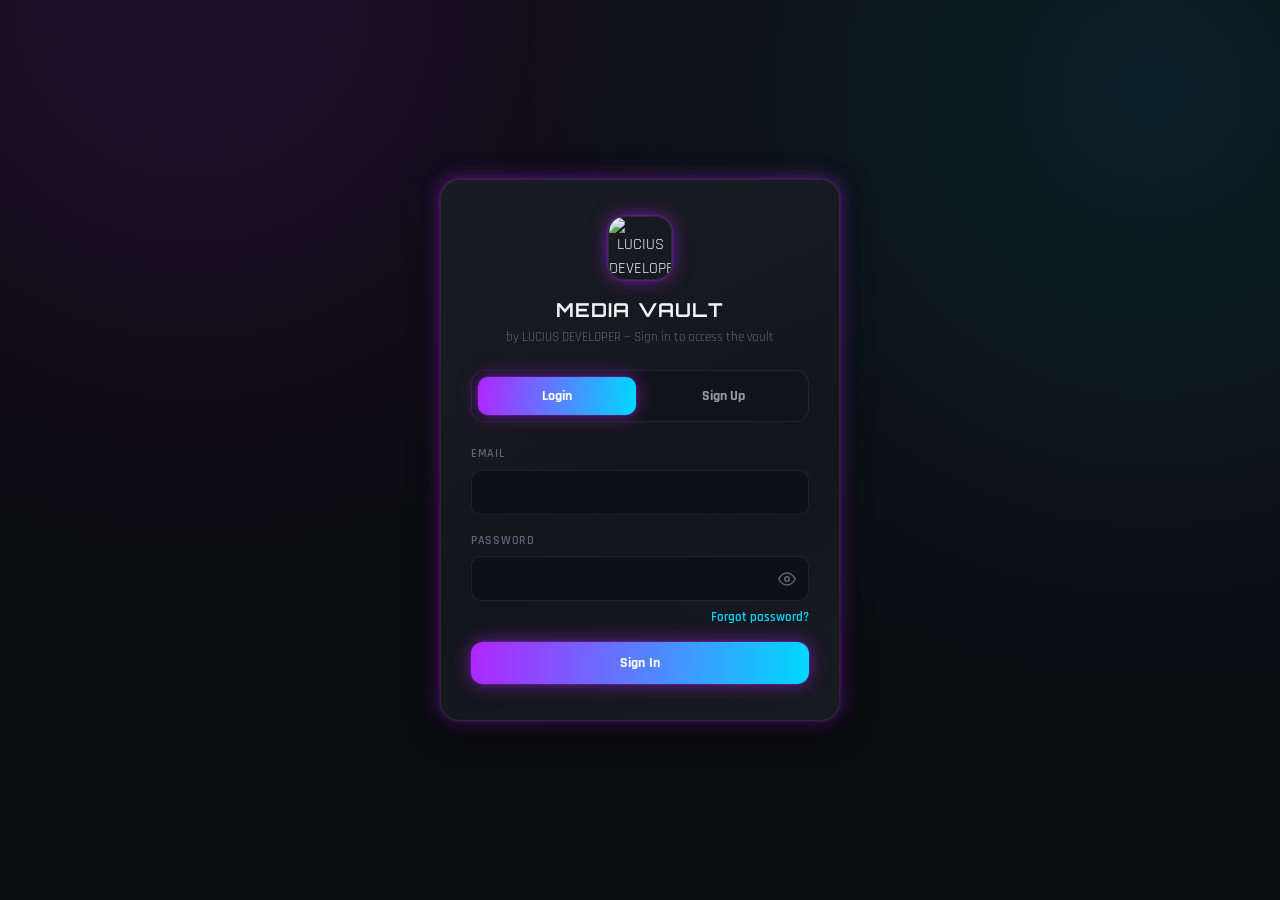
==== index.html @ 758a0724 "Add files via upload" ====
<!DOCTYPE html>
<html lang="en" data-theme="dark">
<head>
<meta charset="UTF-8">
<meta name="viewport" content="width=device-width, initial-scale=1.0, maximum-scale=1, viewport-fit=cover">
<title>MEDIA VAULT | by LUCIUS DEVELOPER</title>
<meta name="description" content="MEDIA VAULT — a secure asset library for YouTube thumbnails, audio and video, engineered by LUCIUS DEVELOPER.">
<link rel="icon" type="image/jpeg" href="https://i.ibb.co/5XxNz2f2/49c17e978c4d.jpg">

<link rel="preconnect" href="https://fonts.googleapis.com">
<link rel="preconnect" href="https://fonts.gstatic.com" crossorigin>
<link href="https://fonts.googleapis.com/css2?family=Orbitron:wght@500;700;900&family=Rajdhani:wght@400;500;600;700&display=swap" rel="stylesheet">

<link rel="stylesheet" href="style.css">
</head>
<body>

  <!-- ============================================================
       USER AUTH SCREEN — Login / Sign Up
       Shown until Firebase Auth confirms a logged-in user.
       ============================================================ -->
  <div id="authScreen" class="login-screen">
    <div class="login-card">
      <img src="https://i.ibb.co/5XxNz2f2/49c17e978c4d.jpg" alt="LUCIUS DEVELOPER" class="login-logo">
      <h2 class="brand-font">MEDIA VAULT</h2>
      <p class="login-sub">by LUCIUS DEVELOPER — Sign in to access the vault</p>

      <div class="auth-tabs" role="tablist">
        <button class="auth-tab active" id="tabLogin" data-target="loginPanel" role="tab" aria-selected="true">Login</button>
        <button class="auth-tab" id="tabSignup" data-target="signupPanel" role="tab" aria-selected="false">Sign Up</button>
      </div>

      <!-- ---------- LOGIN PANEL ---------- -->
      <div class="auth-panel active" id="loginPanel">
        <form id="loginForm" novalidate>
          <div class="form-group">
            <label for="loginEmail">Email</label>
            <input type="email" id="loginEmail" autocomplete="username" required>
          </div>
          <div class="form-group">
            <label for="loginPassword">Password</label>
            <div class="input-wrap">
              <input type="password" id="loginPassword" autocomplete="current-password" required>
              <button type="button" class="toggle-visibility" data-input="loginPassword" aria-label="Show password">
                <svg viewBox="0 0 24 24" fill="none" stroke="currentColor" stroke-width="2" stroke-linecap="round" stroke-linejoin="round"><path d="M1 12s4-8 11-8 11 8 11 8-4 8-11 8-11-8-11-8z"></path><circle cx="12" cy="12" r="3"></circle></svg>
              </button>
            </div>
          </div>
          <div class="form-foot-row">
            <button type="button" class="link-btn" id="forgotPasswordBtn">Forgot password?</button>
          </div>
          <p id="loginError" class="form-error hidden"></p>
          <p id="loginSuccess" class="form-success hidden"></p>
          <button type="submit" class="btn btn-primary btn-block" id="loginSubmitBtn">
            <span class="btn-text">Sign In</span>
          </button>
        </form>
      </div>

      <!-- ---------- SIGNUP PANEL ---------- -->
      <div class="auth-panel" id="signupPanel">
        <form id="signupForm" novalidate>
          <div class="form-group">
            <label for="signupName">Full Name</label>
            <input type="text" id="signupName" autocomplete="name" required>
          </div>
          <div class="form-group">
            <label for="signupEmail">Email</label>
            <input type="email" id="signupEmail" autocomplete="username" required>
          </div>
          <div class="form-group">
            <label for="signupPassword">Password</label>
            <div class="input-wrap">
              <input type="password" id="signupPassword" autocomplete="new-password" minlength="6" required>
              <button type="button" class="toggle-visibility" data-input="signupPassword" aria-label="Show password">
                <svg viewBox="0 0 24 24" fill="none" stroke="currentColor" stroke-width="2" stroke-linecap="round" stroke-linejoin="round"><path d="M1 12s4-8 11-8 11 8 11 8-4 8-11 8-11-8-11-8z"></path><circle cx="12" cy="12" r="3"></circle></svg>
              </button>
            </div>
          </div>
          <p id="signupError" class="form-error hidden"></p>
          <button type="submit" class="btn btn-primary btn-block" id="signupSubmitBtn">
            <span class="btn-text">Create Account</span>
          </button>
        </form>
      </div>
    </div>
  </div>

  <!-- ============================================================
       MAIN APP — hidden until the user is authenticated
       ============================================================ -->
  <div id="mainApp" class="hidden">

    <!-- APP DOWNLOAD BANNER -->
    <div id="appBanner" class="app-banner">
      <div class="app-banner-content">
        <img src="https://i.ibb.co/5XxNz2f2/49c17e978c4d.jpg" alt="LUCIUS DEVELOPER" class="app-banner-icon">
        <span>Download Our Official App for Better Experience</span>
      </div>
      <button id="closeBanner" class="banner-close" aria-label="Close banner">&times;</button>
    </div>

    <!-- NAVBAR -->
    <header class="navbar">
      <div class="navbar-brand">
        <img src="https://i.ibb.co/5XxNz2f2/49c17e978c4d.jpg" alt="LUCIUS DEVELOPER logo" class="brand-logo">
        <div class="brand-text">
          <span class="brand-name">MEDIA VAULT</span>
          <span class="brand-tagline">by LUCIUS DEVELOPER</span>
        </div>
      </div>

      <div class="navbar-actions">
        <span id="userEmailChip" class="user-email-chip"></span>
        <button id="settingsBtn" class="icon-btn" aria-label="Open settings" aria-haspopup="true" aria-expanded="false">
          <svg viewBox="0 0 24 24" fill="none" stroke="currentColor" stroke-width="2" stroke-linecap="round" stroke-linejoin="round">
            <circle cx="12" cy="12" r="3"></circle>
            <path d="M19.4 15a1.65 1.65 0 0 0 .33 1.82l.06.06a2 2 0 1 1-2.83 2.83l-.06-.06a1.65 1.65 0 0 0-1.82-.33 1.65 1.65 0 0 0-1 1.51V21a2 2 0 0 1-4 0v-.09A1.65 1.65 0 0 0 9 19.4a1.65 1.65 0 0 0-1.82.33l-.06.06a2 2 0 1 1-2.83-2.83l.06-.06a1.65 1.65 0 0 0 .33-1.82 1.65 1.65 0 0 0-1.51-1H3a2 2 0 0 1 0-4h.09A1.65 1.65 0 0 0 4.6 9a1.65 1.65 0 0 0-.33-1.82l-.06-.06a2 2 0 1 1 2.83-2.83l.06.06a1.65 1.65 0 0 0 1.82.33H9a1.65 1.65 0 0 0 1-1.51V3a2 2 0 0 1 4 0v.09a1.65 1.65 0 0 0 1 1.51 1.65 1.65 0 0 0 1.82-.33l.06-.06a2 2 0 1 1 2.83 2.83l-.06.06a1.65 1.65 0 0 0-.33 1.82V9a1.65 1.65 0 0 0 1.51 1H21a2 2 0 0 1 0 4h-.09a1.65 1.65 0 0 0-1.51 1z"></path>
          </svg>
        </button>

        <div id="settingsMenu" class="settings-menu hidden" role="menu">
          <div class="settings-block">
            <div class="settings-title">Appearance — Choose Your Theme</div>
            <div class="theme-grid" id="themeGrid"></div>
            <div class="theme-name-label" id="activeThemeLabel"></div>
          </div>
          <div class="settings-block">
            <button class="btn btn-ghost logout-row" id="logoutBtn">
              <svg viewBox="0 0 24 24" width="15" height="15" fill="none" stroke="currentColor" stroke-width="2" stroke-linecap="round" stroke-linejoin="round"><path d="M9 21H5a2 2 0 0 1-2-2V5a2 2 0 0 1 2-2h4"></path><polyline points="16 17 21 12 16 7"></polyline><line x1="21" y1="12" x2="9" y2="12"></line></svg>
              Logout
            </button>
          </div>
        </div>
      </div>
    </header>

    <main class="container">

      <section class="hero">
        <h1>Your Private <span class="text-gradient">YouTube Asset</span> Vault</h1>
        <p>Browse, preview and download curated thumbnails, audio tracks and video files — all in one secure place.</p>
      </section>

      <div class="toolbar">
        <div class="filter-tabs" id="filterTabs" role="tablist">
          <button class="filter-tab active" data-filter="all" role="tab" aria-selected="true">All</button>
          <button class="filter-tab" data-filter="Thumbnail" role="tab" aria-selected="false">Thumbnails</button>
          <button class="filter-tab" data-filter="Audio" role="tab" aria-selected="false">Audio</button>
          <button class="filter-tab" data-filter="Video" role="tab" aria-selected="false">Video</button>
        </div>
        <div class="search-wrap">
          <input type="text" id="searchInput" class="search-input" placeholder="Search assets by title...">
        </div>
      </div>

      <div id="skeletonGrid" class="media-grid"></div>
      <div id="mediaGrid" class="media-grid hidden"></div>

      <div id="emptyState" class="empty-state hidden">
        <svg viewBox="0 0 24 24" fill="none" stroke="currentColor" stroke-width="1.5"><path d="M21 16V8a2 2 0 0 0-1-1.73l-7-4a2 2 0 0 0-2 0l-7 4A2 2 0 0 0 3 8v8a2 2 0 0 0 1 1.73l7 4a2 2 0 0 0 2 0l7-4A2 2 0 0 0 21 16z"></path><polyline points="3.27 6.96 12 12.01 20.73 6.96"></polyline><line x1="12" y1="22.08" x2="12" y2="12"></line></svg>
        <h3>No assets found</h3>
        <p id="emptyStateText">There's nothing in the vault that matches your filters yet.</p>
      </div>

    </main>

    <div id="detailsModal" class="modal-overlay hidden">
      <div class="modal" role="dialog" aria-modal="true" aria-labelledby="detailsTitle">
        <button class="modal-close" id="closeDetailsModal" aria-label="Close">&times;</button>
        <h3 id="detailsTitle" class="brand-font">Asset Details</h3>
        <div id="detailsContent"></div>
      </div>
    </div>

    <footer class="footer">
      <img src="https://i.ibb.co/5XxNz2f2/49c17e978c4d.jpg" alt="LUCIUS DEVELOPER" class="footer-logo">
      <p>&copy; <span id="footerYear"></span> MEDIA VAULT — Crafted &amp; Engineered by <strong>LUCIUS DEVELOPER</strong></p>
    </footer>
  </div>

  <script type="module" src="app.js"></script>
</body>
</html>
---- style.css ----
/* ==========================================================================
   MEDIA VAULT — by LUCIUS DEVELOPER
   Dark Luxury / Cyberpunk Design System — 10 Theme Engine
   ========================================================================== */

*, *::before, *::after { box-sizing: border-box; }
html, body { margin: 0; padding: 0; }
ul, ol { margin: 0; padding: 0; list-style: none; }
button { font-family: inherit; cursor: pointer; }
img { max-width: 100%; display: block; }
a { color: inherit; text-decoration: none; }
input, select, textarea, button { font-family: inherit; }
html { scroll-behavior: smooth; }
body { overflow-x: hidden; }

@property --angle {
  syntax: '<angle>';
  inherits: false;
  initial-value: 0deg;
}

/* ==========================================================================
   THEME 1 — DARK LUXURY (default)
   ========================================================================== */
:root,
[data-theme="dark"] {
  --bg-base: #0B0C10;
  --bg-elevated: #12131A;
  --bg-card: linear-gradient(155deg, #1A1C24 0%, #14151C 60%, #181A22 100%);
  --bg-card-solid: #16171F;
  --bg-input: #0F1015;
  --border-soft: rgba(255, 255, 255, 0.08);
  --text-primary: #F2F2F5;
  --text-secondary: #9A9CAD;
  --text-muted: #62647A;
  --neon-purple: #B026FF;
  --neon-purple-soft: #8A4FD1;
  --neon-blue: #00D9FF;
  --neon-red: #FF2D55;
  --glow-purple: 0 0 18px rgba(176, 38, 255, 0.55), 0 0 2px rgba(176, 38, 255, 0.8);
  --glow-blue: 0 0 18px rgba(0, 217, 255, 0.5), 0 0 2px rgba(0, 217, 255, 0.7);
  --glow-red: 0 0 18px rgba(255, 45, 85, 0.5), 0 0 2px rgba(255, 45, 85, 0.7);
  --shadow-card: 0 8px 30px rgba(0, 0, 0, 0.55);
  --skeleton-base: #161720;
  --skeleton-shine: rgba(176, 38, 255, 0.12);
  --overlay: rgba(5, 5, 8, 0.78);
}

/* ==========================================================================
   THEME 2 — LIGHT ELEGANCE
   ========================================================================== */
[data-theme="light"] {
  --bg-base: #EEF0F5;
  --bg-elevated: #FFFFFF;
  --bg-card: linear-gradient(155deg, #FFFFFF 0%, #F6F4FB 100%);
  --bg-card-solid: #FFFFFF;
  --bg-input: #FFFFFF;
  --border-soft: rgba(20, 10, 40, 0.1);
  --text-primary: #181826;
  --text-secondary: #585A6E;
  --text-muted: #8A8CA0;
  --neon-purple: #8A2BE2;
  --neon-purple-soft: #6F1FC0;
  --neon-blue: #0099CC;
  --neon-red: #E0264F;
  --glow-purple: 0 0 14px rgba(138, 43, 226, 0.28);
  --glow-blue: 0 0 14px rgba(0, 153, 204, 0.25);
  --glow-red: 0 0 14px rgba(224, 38, 79, 0.25);
  --shadow-card: 0 8px 24px rgba(40, 30, 70, 0.1);
  --skeleton-base: #E4E3EE;
  --skeleton-shine: rgba(138, 43, 226, 0.1);
  --overlay: rgba(20, 18, 30, 0.45);
}

/* ==========================================================================
   THEME 3 — MIDNIGHT BLUE
   ========================================================================== */
[data-theme="midnight"] {
  --bg-base: #060B1A;
  --bg-elevated: #0C1530;
  --bg-card: linear-gradient(155deg, #101A3A 0%, #0B1330 60%, #0E1838 100%);
  --bg-card-solid: #0E1738;
  --bg-input: #081026;
  --border-soft: rgba(120, 160, 255, 0.12);
  --text-primary: #EAF1FF;
  --text-secondary: #93A6D6;
  --text-muted: #5B6896;
  --neon-purple: #5B8DEF;
  --neon-purple-soft: #4A72C4;
  --neon-blue: #00B4FF;
  --neon-red: #FF4D6D;
  --glow-purple: 0 0 18px rgba(91, 141, 239, 0.5);
  --glow-blue: 0 0 18px rgba(0, 180, 255, 0.5);
  --glow-red: 0 0 18px rgba(255, 77, 109, 0.5);
  --shadow-card: 0 8px 30px rgba(0, 0, 10, 0.6);
  --skeleton-base: #101A38;
  --skeleton-shine: rgba(91, 141, 239, 0.14);
  --overlay: rgba(3, 6, 16, 0.78);
}

/* ==========================================================================
   THEME 4 — CRIMSON NOIR
   ========================================================================== */
[data-theme="crimson"] {
  --bg-base: #0A0707;
  --bg-elevated: #160B0B;
  --bg-card: linear-gradient(155deg, #1F0E0E 0%, #160A0A 60%, #1A0C0C 100%);
  --bg-card-solid: #190C0C;
  --bg-input: #0F0808;
  --border-soft: rgba(255, 100, 110, 0.12);
  --text-primary: #FBEAEA;
  --text-secondary: #C99B9B;
  --text-muted: #7A5757;
  --neon-purple: #FF3B5C;
  --neon-purple-soft: #D72E4B;
  --neon-blue: #FF8C42;
  --neon-red: #D7263D;
  --glow-purple: 0 0 18px rgba(255, 59, 92, 0.55);
  --glow-blue: 0 0 18px rgba(255, 140, 66, 0.5);
  --glow-red: 0 0 18px rgba(215, 38, 61, 0.6);
  --shadow-card: 0 8px 30px rgba(20, 0, 0, 0.6);
  --skeleton-base: #1C0E0E;
  --skeleton-shine: rgba(255, 59, 92, 0.14);
  --overlay: rgba(10, 4, 4, 0.8);
}

/* ==========================================================================
   THEME 5 — EMERALD MATRIX
   ========================================================================== */
[data-theme="emerald"] {
  --bg-base: #050B06;
  --bg-elevated: #0B160C;
  --bg-card: linear-gradient(155deg, #0E1C10 0%, #0A150B 60%, #0D190E 100%);
  --bg-card-solid: #0C170D;
  --bg-input: #081108;
  --border-soft: rgba(60, 255, 140, 0.12);
  --text-primary: #E8FBE9;
  --text-secondary: #93C99B;
  --text-muted: #557A5A;
  --neon-purple: #00FF85;
  --neon-purple-soft: #00C968;
  --neon-blue: #39FF14;
  --neon-red: #FF3864;
  --glow-purple: 0 0 18px rgba(0, 255, 133, 0.5);
  --glow-blue: 0 0 18px rgba(57, 255, 20, 0.45);
  --glow-red: 0 0 18px rgba(255, 56, 100, 0.5);
  --shadow-card: 0 8px 30px rgba(0, 10, 0, 0.6);
  --skeleton-base: #0E1C10;
  --skeleton-shine: rgba(0, 255, 133, 0.14);
  --overlay: rgba(2, 8, 3, 0.8);
}

/* ==========================================================================
   THEME 6 — ROYAL GOLD
   ========================================================================== */
[data-theme="gold"] {
  --bg-base: #0D0904;
  --bg-elevated: #18120A;
  --bg-card: linear-gradient(155deg, #20180D 0%, #18120A 60%, #1C1509 100%);
  --bg-card-solid: #1A140B;
  --bg-input: #100C06;
  --border-soft: rgba(255, 215, 0, 0.14);
  --text-primary: #F5E9C8;
  --text-secondary: #C2AD7C;
  --text-muted: #806F46;
  --neon-purple: #FFD700;
  --neon-purple-soft: #D6B400;
  --neon-blue: #5B8AC9;
  --neon-red: #B91C1C;
  --glow-purple: 0 0 18px rgba(255, 215, 0, 0.5);
  --glow-blue: 0 0 18px rgba(91, 138, 201, 0.45);
  --glow-red: 0 0 18px rgba(185, 28, 28, 0.5);
  --shadow-card: 0 8px 30px rgba(10, 6, 0, 0.6);
  --skeleton-base: #1C1509;
  --skeleton-shine: rgba(255, 215, 0, 0.14);
  --overlay: rgba(8, 5, 1, 0.8);
}

/* ==========================================================================
   THEME 7 — SUNSET VAPOR
   ========================================================================== */
[data-theme="vapor"] {
  --bg-base: #1A0E2E;
  --bg-elevated: #24123E;
  --bg-card: linear-gradient(155deg, #2C1648 0%, #20103A 60%, #2A1444 100%);
  --bg-card-solid: #261240;
  --bg-input: #170B2A;
  --border-soft: rgba(255, 106, 213, 0.16);
  --text-primary: #FCEFFF;
  --text-secondary: #D6AEEA;
  --text-muted: #8E6CAA;
  --neon-purple: #FF6AD5;
  --neon-purple-soft: #E055BC;
  --neon-blue: #00F5FF;
  --neon-red: #FF5E5B;
  --glow-purple: 0 0 18px rgba(255, 106, 213, 0.55);
  --glow-blue: 0 0 18px rgba(0, 245, 255, 0.5);
  --glow-red: 0 0 18px rgba(255, 94, 91, 0.5);
  --shadow-card: 0 8px 30px rgba(15, 0, 25, 0.6);
  --skeleton-base: #281446;
  --skeleton-shine: rgba(255, 106, 213, 0.16);
  --overlay: rgba(12, 5, 22, 0.78);
}

/* ==========================================================================
   THEME 8 — OCEAN FROST
   ========================================================================== */
[data-theme="frost"] {
  --bg-base: #07151A;
  --bg-elevated: #0D2229;
  --bg-card: linear-gradient(155deg, #112C34 0%, #0D2329 60%, #102A31 100%);
  --bg-card-solid: #0F262D;
  --bg-input: #081A20;
  --border-soft: rgba(94, 234, 212, 0.14);
  --text-primary: #E8FBFF;
  --text-secondary: #9FCED0;
  --text-muted: #5E8A8C;
  --neon-purple: #5EEAD4;
  --neon-purple-soft: #3FC4B0;
  --neon-blue: #38BDF8;
  --neon-red: #FB7185;
  --glow-purple: 0 0 18px rgba(94, 234, 212, 0.5);
  --glow-blue: 0 0 18px rgba(56, 189, 248, 0.5);
  --glow-red: 0 0 18px rgba(251, 113, 133, 0.5);
  --shadow-card: 0 8px 30px rgba(0, 10, 12, 0.6);
  --skeleton-base: #102A31;
  --skeleton-shine: rgba(94, 234, 212, 0.14);
  --overlay: rgba(2, 12, 14, 0.78);
}

/* ==========================================================================
   THEME 9 — GRAPHITE MONO
   ========================================================================== */
[data-theme="mono"] {
  --bg-base: #0E0E10;
  --bg-elevated: #181819;
  --bg-card: linear-gradient(155deg, #1F1F21 0%, #18181A 60%, #1C1C1E 100%);
  --bg-card-solid: #1A1A1C;
  --bg-input: #121213;
  --border-soft: rgba(255, 255, 255, 0.1);
  --text-primary: #F2F2F2;
  --text-secondary: #A4A4A8;
  --text-muted: #686870;
  --neon-purple: #C7C7CC;
  --neon-purple-soft: #9C9CA2;
  --neon-blue: #9A9AA2;
  --neon-red: #FF4D4D;
  --glow-purple: 0 0 14px rgba(199, 199, 204, 0.35);
  --glow-blue: 0 0 14px rgba(154, 154, 162, 0.3);
  --glow-red: 0 0 18px rgba(255, 77, 77, 0.5);
  --shadow-card: 0 8px 30px rgba(0, 0, 0, 0.6);
  --skeleton-base: #1C1C1E;
  --skeleton-shine: rgba(255, 255, 255, 0.08);
  --overlay: rgba(6, 6, 7, 0.8);
}

/* ==========================================================================
   THEME 10 — HOLO 3D (interactive tilt + holographic border)
   ========================================================================== */
[data-theme="holo3d"] {
  --bg-base: #04050A;
  --bg-elevated: #0A0C18;
  --bg-card: linear-gradient(155deg, rgba(20,22,40,0.9) 0%, rgba(10,12,24,0.92) 60%, rgba(16,18,34,0.9) 100%);
  --bg-card-solid: #10121F;
  --bg-input: #080A14;
  --border-soft: rgba(0, 255, 224, 0.14);
  --text-primary: #EAFBFF;
  --text-secondary: #9AB4C9;
  --text-muted: #5A7184;
  --neon-purple: #B026FF;
  --neon-purple-soft: #8A4FD1;
  --neon-blue: #00FFE0;
  --neon-red: #FF2D87;
  --glow-purple: 0 0 20px rgba(176, 38, 255, 0.6);
  --glow-blue: 0 0 20px rgba(0, 255, 224, 0.55);
  --glow-red: 0 0 20px rgba(255, 45, 135, 0.55);
  --shadow-card: 0 10px 34px rgba(0, 0, 0, 0.65);
  --skeleton-base: #11131F;
  --skeleton-shine: rgba(0, 255, 224, 0.14);
  --overlay: rgba(2, 3, 8, 0.82);
}

/* Shared cross-theme tokens */
:root {
  --gradient-brand: linear-gradient(95deg, var(--neon-purple), var(--neon-blue));
  --gradient-danger: linear-gradient(95deg, var(--neon-red), var(--neon-purple));
}

/* ==========================================================================
   BASE
   ========================================================================== */
body {
  background-color: var(--bg-base);
  background-image:
    radial-gradient(circle at 15% 0%, color-mix(in srgb, var(--neon-purple) 12%, transparent), transparent 40%),
    radial-gradient(circle at 90% 10%, color-mix(in srgb, var(--neon-blue) 10%, transparent), transparent 45%);
  background-attachment: fixed;
  color: var(--text-primary);
  font-family: 'Rajdhani', sans-serif;
  font-size: 16px;
  line-height: 1.5;
  transition: background-color 0.4s ease, color 0.4s ease;
  min-height: 100vh;
}

.brand-font { font-family: 'Orbitron', sans-serif; letter-spacing: 0.04em; }
.text-gradient {
  background: var(--gradient-brand);
  -webkit-background-clip: text; background-clip: text;
  -webkit-text-fill-color: transparent; color: transparent;
}
.container { width: 100%; max-width: 1240px; margin: 0 auto; padding: 0 16px; }
.hidden { display: none !important; }
.sr-only { position: absolute; width: 1px; height: 1px; overflow: hidden; clip: rect(0,0,0,0); }
::-webkit-scrollbar { width: 8px; height: 8px; }
::-webkit-scrollbar-track { background: var(--bg-base); }
::-webkit-scrollbar-thumb { background: var(--neon-purple-soft); border-radius: 8px; }
a:focus-visible, button:focus-visible, input:focus-visible, select:focus-visible {
  outline: 2px solid var(--neon-blue); outline-offset: 2px; box-shadow: var(--glow-blue);
}

/* ==========================================================================
   APP DOWNLOAD BANNER
   ========================================================================== */
.app-banner {
  position: sticky; top: 0; z-index: 60;
  display: flex; align-items: center; justify-content: center; gap: 12px;
  padding: 10px 44px;
  background: var(--gradient-brand);
  color: #fff; font-weight: 600; font-size: 0.85rem; text-align: center;
  animation: bannerSlideDown 0.5s ease;
}
.app-banner-content { display: flex; align-items: center; gap: 10px; min-width: 0; }
.app-banner-icon { width: 22px; height: 22px; border-radius: 6px; object-fit: cover; flex-shrink: 0; box-shadow: 0 0 8px rgba(255,255,255,0.6); }
.banner-close {
  position: absolute; right: 12px; top: 50%; transform: translateY(-50%);
  background: rgba(0,0,0,0.18); border: none; color: #fff;
  width: 26px; height: 26px; border-radius: 50%; font-size: 1.1rem; line-height: 1;
  display: flex; align-items: center; justify-content: center;
  transition: background 0.2s ease, transform 0.2s ease;
}
.banner-close:hover { background: rgba(0,0,0,0.35); transform: translateY(-50%) scale(1.1); }
@keyframes bannerSlideDown { from { transform: translateY(-100%); opacity: 0; } to { transform: translateY(0); opacity: 1; } }

/* ==========================================================================
   NAVBAR
   ========================================================================== */
.navbar {
  position: sticky; top: 0; z-index: 50;
  display: flex; align-items: center; justify-content: space-between; gap: 12px;
  padding: 12px 20px;
  background: color-mix(in srgb, var(--bg-base) 85%, transparent);
  backdrop-filter: blur(14px);
  border-bottom: 1px solid var(--border-soft);
}
.navbar-brand { display: flex; align-items: center; gap: 10px; min-width: 0; }
.brand-logo { width: 40px; height: 40px; border-radius: 10px; object-fit: cover; border: 1px solid var(--border-soft); box-shadow: var(--glow-purple); flex-shrink: 0; }
.brand-text { display: flex; flex-direction: column; line-height: 1.15; min-width: 0; }
.brand-name { font-family: 'Orbitron', sans-serif; font-size: 1.05rem; font-weight: 700; letter-spacing: 0.06em; white-space: nowrap; }
.brand-tagline { font-size: 0.65rem; color: var(--text-muted); text-transform: uppercase; letter-spacing: 0.12em; white-space: nowrap; }
.admin-pill {
  margin-left: 8px; padding: 2px 10px; font-size: 0.65rem; font-weight: 700; text-transform: uppercase; letter-spacing: 0.08em;
  border-radius: 20px;
  background: color-mix(in srgb, var(--neon-red) 14%, transparent);
  color: var(--neon-red);
  border: 1px solid color-mix(in srgb, var(--neon-red) 40%, transparent);
  white-space: nowrap;
}
.navbar-actions { display: flex; align-items: center; gap: 8px; position: relative; }
.user-email-chip { font-size: 0.72rem; color: var(--text-muted); white-space: nowrap; max-width: 140px; overflow: hidden; text-overflow: ellipsis; }

.icon-btn {
  width: 42px; height: 42px; border-radius: 50%;
  border: 1px solid var(--border-soft);
  background: var(--bg-elevated); color: var(--text-primary);
  display: flex; align-items: center; justify-content: center;
  transition: box-shadow 0.25s ease, transform 0.2s ease, border-color 0.25s ease;
}
.icon-btn:hover { box-shadow: var(--glow-purple); border-color: var(--neon-purple-soft); transform: translateY(-1px); }
.icon-btn svg { width: 19px; height: 19px; }

/* ---------- Settings dropdown ---------- */
.settings-menu {
  position: absolute; top: calc(100% + 12px); right: 0; width: 264px;
  background: var(--bg-card); border: 1px solid var(--border-soft); border-radius: 14px;
  box-shadow: var(--shadow-card); padding: 16px; z-index: 70; animation: dropFade 0.18s ease;
}
.settings-title { font-size: 0.7rem; text-transform: uppercase; letter-spacing: 0.1em; color: var(--text-muted); margin-bottom: 10px; }
.settings-block + .settings-block { margin-top: 16px; padding-top: 14px; border-top: 1px solid var(--border-soft); }
.settings-item { display: flex; align-items: center; justify-content: space-between; padding: 4px 2px 10px; }
.settings-item span { font-size: 0.9rem; }

.theme-grid { display: grid; grid-template-columns: repeat(5, 1fr); gap: 10px; }
.theme-swatch {
  width: 34px; height: 34px; border-radius: 50%;
  border: 2px solid transparent; cursor: pointer; padding: 0;
  transition: transform 0.2s ease, border-color 0.2s ease, box-shadow 0.2s ease;
}
.theme-swatch:hover { transform: scale(1.12); }
.theme-swatch.active { border-color: var(--text-primary); box-shadow: 0 0 0 3px var(--bg-elevated), 0 0 12px rgba(255,255,255,0.35); }
.theme-name-label { font-size: 0.72rem; color: var(--text-secondary); margin-top: 10px; text-align: center; min-height: 14px; }

.link-btn { background: none; border: none; color: var(--neon-blue); font-size: 0.82rem; font-weight: 600; padding: 0; }
.link-btn:hover { text-decoration: underline; }

.logout-row { width: 100%; }
.logout-row .btn { width: 100%; }

.theme-toggle { background: none; border: none; padding: 0; }
.toggle-track { width: 50px; height: 26px; border-radius: 20px; background: var(--bg-input); border: 1px solid var(--border-soft); display: flex; align-items: center; padding: 3px; position: relative; transition: background 0.3s ease; }
.toggle-thumb { width: 18px; height: 18px; border-radius: 50%; background: var(--gradient-brand); box-shadow: var(--glow-purple); transition: transform 0.3s cubic-bezier(.4,0,.2,1); }

/* ==========================================================================
   HERO
   ========================================================================== */
.hero { padding: 48px 0 24px; text-align: center; }
.hero h1 { font-family: 'Orbitron', sans-serif; font-size: clamp(1.6rem, 5vw, 2.6rem); font-weight: 700; margin: 0 0 12px; letter-spacing: 0.02em; }
.hero p { color: var(--text-secondary); max-width: 520px; margin: 0 auto; font-size: 0.95rem; }

/* ==========================================================================
   TOOLBAR / FILTER TABS / SEARCH
   ========================================================================== */
.toolbar { display: flex; flex-wrap: wrap; align-items: center; justify-content: space-between; gap: 14px; margin-bottom: 26px; }
.filter-tabs { display: flex; gap: 8px; background: var(--bg-elevated); border: 1px solid var(--border-soft); padding: 6px; border-radius: 14px; overflow-x: auto; max-width: 100%; }
.filter-tab { border: none; background: transparent; color: var(--text-secondary); padding: 8px 16px; border-radius: 10px; font-weight: 600; font-size: 0.85rem; white-space: nowrap; transition: all 0.25s ease; }
.filter-tab:hover { color: var(--text-primary); }
.filter-tab.active { background: var(--gradient-brand); color: #fff; box-shadow: var(--glow-purple); }
.search-wrap { flex: 1 1 220px; max-width: 320px; }
.search-input { width: 100%; background: var(--bg-input); border: 1px solid var(--border-soft); color: var(--text-primary); padding: 11px 16px; border-radius: 12px; font-size: 0.9rem; transition: border-color 0.25s ease, box-shadow 0.25s ease; }
.search-input::placeholder { color: var(--text-muted); }
.search-input:focus { border-color: var(--neon-blue); box-shadow: var(--glow-blue); }

/* ==========================================================================
   MEDIA GRID & CARDS
   ========================================================================== */
.media-grid { display: grid; grid-template-columns: repeat(auto-fill, minmax(240px, 1fr)); gap: 20px; padding-bottom: 60px; }

.media-card {
  position: relative;
  background: var(--bg-card);
  border: 1px solid var(--border-soft);
  border-radius: 16px;
  overflow: hidden;
  box-shadow: var(--shadow-card);
  transition: transform 0.3s ease, box-shadow 0.3s ease, border-color 0.3s ease;
  animation: cardIn 0.4s ease both;
  will-change: transform;
}
.media-card:hover { transform: translateY(-4px); border-color: var(--neon-purple-soft); box-shadow: var(--shadow-card), var(--glow-purple); }

/* Holo 3D theme overrides: real cursor-driven tilt + spinning holographic edge */
[data-theme="holo3d"] .media-card { transform-style: preserve-3d; }
[data-theme="holo3d"] .media-card:hover {
  transform: perspective(900px) rotateX(var(--ry, 0deg)) rotateY(var(--rx, 0deg)) translateY(-6px) translateZ(6px);
  box-shadow: var(--shadow-card), var(--glow-blue);
}
[data-theme="holo3d"] .media-card::before {
  content: ''; position: absolute; inset: -1px; border-radius: 17px; z-index: -1;
  background: conic-gradient(from var(--angle, 0deg), var(--neon-purple), var(--neon-blue), var(--neon-red), var(--neon-purple));
  animation: holoSpin 5s linear infinite;
  opacity: 0; transition: opacity 0.3s ease;
}
[data-theme="holo3d"] .media-card:hover::before { opacity: 0.9; }
[data-theme="holo3d"] .media-card .card-glare {
  position: absolute; inset: 0; z-index: 4; pointer-events: none; opacity: 0;
  background: radial-gradient(circle at var(--mx, 50%) var(--my, 50%), rgba(255,255,255,0.28), transparent 55%);
  mix-blend-mode: overlay; transition: opacity 0.25s ease;
}
[data-theme="holo3d"] .media-card:hover .card-glare { opacity: 1; }

.media-thumb { position: relative; width: 100%; aspect-ratio: 16 / 9; background: var(--bg-card-solid); overflow: hidden; }
.media-thumb img { width: 100%; height: 100%; object-fit: cover; transition: transform 0.4s ease; }
.media-card:hover .media-thumb img { transform: scale(1.06); }

.category-badge {
  position: absolute; top: 10px; left: 10px;
  font-size: 0.6rem; font-weight: 700; text-transform: uppercase; letter-spacing: 0.08em;
  padding: 4px 10px; border-radius: 20px; backdrop-filter: blur(6px); z-index: 2;
}
.badge-Thumbnail { background: color-mix(in srgb, var(--neon-purple) 25%, transparent); color: var(--neon-purple); border: 1px solid color-mix(in srgb, var(--neon-purple) 50%, transparent); }
.badge-Audio { background: color-mix(in srgb, var(--neon-blue) 22%, transparent); color: var(--neon-blue); border: 1px solid color-mix(in srgb, var(--neon-blue) 50%, transparent); }
.badge-Video { background: color-mix(in srgb, var(--neon-red) 22%, transparent); color: var(--neon-red); border: 1px solid color-mix(in srgb, var(--neon-red) 50%, transparent); }

.play-overlay { position: absolute; inset: 0; display: flex; align-items: center; justify-content: center; background: linear-gradient(180deg, rgba(0,0,0,0.1), rgba(0,0,0,0.55)); }
.play-overlay svg { width: 50px; height: 50px; filter: drop-shadow(0 0 10px rgba(255, 45, 85, 0.8)); color: #fff; transition: transform 0.25s ease; }
.media-card:hover .play-overlay svg { transform: scale(1.15); }

.waveform { position: absolute; inset: 0; display: flex; align-items: center; justify-content: center; gap: 3px; padding: 0 24px; background: linear-gradient(160deg, color-mix(in srgb, var(--neon-blue) 8%, transparent), color-mix(in srgb, var(--neon-purple) 8%, transparent)); }
.waveform span { display: inline-block; width: 4px; border-radius: 3px; background: linear-gradient(180deg, var(--neon-blue), var(--neon-purple)); box-shadow: var(--glow-blue); animation: waveBounce 1.6s ease-in-out infinite; }

.media-body { padding: 14px 16px 16px; }
.media-title { font-size: 0.95rem; font-weight: 600; margin: 0 0 4px; white-space: nowrap; overflow: hidden; text-overflow: ellipsis; padding-right: 26px; }
.media-meta { font-size: 0.75rem; color: var(--text-muted); display: flex; gap: 8px; }

.card-menu { position: absolute; top: 8px; right: 8px; z-index: 5; }
.dots-btn { width: 32px; height: 32px; border-radius: 50%; border: 1px solid rgba(255,255,255,0.15); background: rgba(10, 10, 14, 0.55); backdrop-filter: blur(6px); color: #fff; display: flex; align-items: center; justify-content: center; transition: background 0.2s ease, box-shadow 0.2s ease; }
.dots-btn:hover { background: color-mix(in srgb, var(--neon-purple) 40%, transparent); box-shadow: var(--glow-purple); }
.dots-btn svg { width: 16px; height: 16px; }

.dropdown-menu {
  position: absolute; top: 36px; right: 0; min-width: 160px;
  background: var(--bg-card); border: 1px solid var(--border-soft); border-radius: 12px;
  box-shadow: var(--shadow-card); padding: 6px; z-index: 80;
  opacity: 0; transform: translateY(-6px) scale(0.97); pointer-events: none;
  transition: opacity 0.18s ease, transform 0.18s ease;
}
.dropdown-menu.show { opacity: 1; transform: translateY(0) scale(1); pointer-events: auto; }
.dropdown-item { display: flex; align-items: center; gap: 10px; width: 100%; padding: 9px 12px; border: none; background: transparent; color: var(--text-primary); border-radius: 8px; font-size: 0.85rem; font-weight: 500; text-align: left; transition: background 0.15s ease, color 0.15s ease; }
.dropdown-item svg { width: 15px; height: 15px; flex-shrink: 0; }
.dropdown-item:hover { background: color-mix(in srgb, var(--neon-purple) 15%, transparent); color: var(--neon-purple); }
.dropdown-item.danger:hover { background: color-mix(in srgb, var(--neon-red) 15%, transparent); color: var(--neon-red); }

/* ==========================================================================
   SKELETON LOADERS
   ========================================================================== */
.skeleton-card { border-radius: 16px; overflow: hidden; background: var(--bg-card-solid); border: 1px solid var(--border-soft); }
.skeleton-thumb { width: 100%; aspect-ratio: 16/9; }
.skeleton-line { height: 14px; margin: 14px 16px 0; border-radius: 6px; }
.skeleton-line.short { width: 60%; margin-bottom: 16px; }
.skeleton-thumb, .skeleton-line { background: linear-gradient(100deg, var(--skeleton-base) 30%, var(--skeleton-shine) 50%, var(--skeleton-base) 70%); background-size: 200% 100%; animation: shimmer 1.4s ease-in-out infinite; }

/* ==========================================================================
   EMPTY STATE
   ========================================================================== */
.empty-state { text-align: center; padding: 70px 20px; color: var(--text-secondary); }
.empty-state svg { width: 56px; height: 56px; color: var(--neon-purple-soft); margin-bottom: 14px; opacity: 0.8; }
.empty-state h3 { color: var(--text-primary); margin: 0 0 6px; font-family: 'Orbitron', sans-serif; font-size: 1.05rem; }

/* ==========================================================================
   MODALS
   ========================================================================== */
.modal-overlay { position: fixed; inset: 0; background: var(--overlay); backdrop-filter: blur(4px); display: flex; align-items: center; justify-content: center; padding: 20px; z-index: 100; animation: fadeIn 0.2s ease; }
.modal { width: 100%; max-width: 460px; background: var(--bg-card); border: 1px solid var(--border-soft); border-radius: 18px; box-shadow: var(--shadow-card), var(--glow-purple); padding: 28px; position: relative; max-height: 88vh; overflow-y: auto; animation: modalPop 0.25s cubic-bezier(.34,1.4,.64,1); }
.modal-close { position: absolute; top: 16px; right: 16px; width: 32px; height: 32px; border-radius: 50%; border: 1px solid var(--border-soft); background: var(--bg-elevated); color: var(--text-primary); font-size: 1.1rem; display: flex; align-items: center; justify-content: center; }
.modal-close:hover { box-shadow: var(--glow-red); border-color: var(--neon-red); }
.modal h3 { font-family: 'Orbitron', sans-serif; margin: 0 0 18px; font-size: 1.1rem; padding-right: 30px; }
.detail-row { display: flex; justify-content: space-between; gap: 14px; padding: 10px 0; border-bottom: 1px solid var(--border-soft); font-size: 0.88rem; }
.detail-row:last-child { border-bottom: none; }
.detail-row span:first-child { color: var(--text-muted); }
.detail-preview { border-radius: 12px; overflow: hidden; margin-bottom: 16px; border: 1px solid var(--border-soft); }
.detail-preview img, .detail-preview video { width: 100%; display: block; }
.detail-actions { display: flex; gap: 10px; margin-top: 18px; }

/* ==========================================================================
   BUTTONS
   ========================================================================== */
.btn { display: inline-flex; align-items: center; justify-content: center; gap: 8px; padding: 12px 22px; border-radius: 12px; border: none; font-weight: 700; font-size: 0.88rem; letter-spacing: 0.02em; transition: transform 0.2s ease, box-shadow 0.2s ease, opacity 0.2s ease; white-space: nowrap; }
.btn:active { transform: scale(0.97); }
.btn-primary { background: var(--gradient-brand); color: #fff; box-shadow: var(--glow-purple); }
.btn-primary:hover { filter: brightness(1.08); }
.btn-danger { background: var(--gradient-danger); color: #fff; box-shadow: var(--glow-red); }
.btn-ghost { background: var(--bg-elevated); color: var(--text-primary); border: 1px solid var(--border-soft); }
.btn-ghost:hover { border-color: var(--neon-purple-soft); }
.btn-block { width: 100%; }
.btn[disabled] { opacity: 0.6; pointer-events: none; }
.btn-loader { width: 16px; height: 16px; border-radius: 50%; border: 2px solid rgba(255,255,255,0.4); border-top-color: #fff; animation: spin 0.7s linear infinite; }

/* ==========================================================================
   FORMS
   ========================================================================== */
.form-group { margin-bottom: 16px; }
.form-group label { display: block; font-size: 0.78rem; text-transform: uppercase; letter-spacing: 0.06em; color: var(--text-muted); margin-bottom: 7px; font-weight: 600; }
.form-group input[type="text"], .form-group input[type="email"], .form-group input[type="password"], .form-group input[type="file"], .form-group select {
  width: 100%; background: var(--bg-input); border: 1px solid var(--border-soft); color: var(--text-primary);
  padding: 12px 14px; border-radius: 10px; font-size: 0.92rem; transition: border-color 0.25s ease, box-shadow 0.25s ease;
}
.form-group input:focus, .form-group select:focus { border-color: var(--neon-blue); box-shadow: var(--glow-blue); }
.form-group input[type="file"] { padding: 9px 12px; cursor: pointer; }
.form-row { display: grid; grid-template-columns: 1fr 1fr; gap: 14px; }
.form-error { color: var(--neon-red); font-size: 0.82rem; margin: -4px 0 14px; padding: 8px 12px; background: color-mix(in srgb, var(--neon-red) 10%, transparent); border: 1px solid color-mix(in srgb, var(--neon-red) 30%, transparent); border-radius: 8px; }
.form-success { color: var(--neon-blue); font-size: 0.82rem; margin: -4px 0 14px; padding: 8px 12px; background: color-mix(in srgb, var(--neon-blue) 10%, transparent); border: 1px solid color-mix(in srgb, var(--neon-blue) 30%, transparent); border-radius: 8px; }

.input-wrap { position: relative; }
.input-wrap input { padding-right: 44px !important; }
.toggle-visibility { position: absolute; right: 6px; top: 50%; transform: translateY(-50%); background: none; border: none; color: var(--text-muted); width: 32px; height: 32px; display: flex; align-items: center; justify-content: center; border-radius: 8px; }
.toggle-visibility:hover { color: var(--neon-blue); }
.toggle-visibility svg { width: 18px; height: 18px; }

.form-foot-row { display: flex; justify-content: flex-end; margin: -8px 0 16px; }

/* ==========================================================================
   FOOTER
   ========================================================================== */
.footer { border-top: 1px solid var(--border-soft); padding: 26px 20px 90px; text-align: center; display: flex; flex-direction: column; align-items: center; gap: 10px; color: var(--text-muted); font-size: 0.82rem; }
.footer-logo { width: 34px; height: 34px; border-radius: 8px; object-fit: cover; opacity: 0.9; }
.footer strong { color: var(--neon-purple); font-family: 'Orbitron', sans-serif; letter-spacing: 0.04em; }

/* ==========================================================================
   AUTH SCREENS (Login / Signup) — shared by user panel & admin panel
   ========================================================================== */
.login-screen { min-height: 100vh; display: flex; align-items: center; justify-content: center; padding: 20px; }
.login-card { width: 100%; max-width: 400px; background: var(--bg-card); border: 1px solid var(--border-soft); border-radius: 20px; padding: 36px 30px; text-align: center; box-shadow: var(--shadow-card), var(--glow-purple); animation: modalPop 0.3s ease; }
.login-logo { width: 64px; height: 64px; border-radius: 16px; object-fit: cover; margin: 0 auto 16px; border: 1px solid var(--border-soft); box-shadow: var(--glow-purple); }
.login-card h2 { font-family: 'Orbitron', sans-serif; margin: 0 0 4px; font-size: 1.2rem; letter-spacing: 0.06em; }
.login-sub { color: var(--text-muted); font-size: 0.82rem; margin: 0 0 22px; }
.login-card form { text-align: left; }

.auth-tabs { display: flex; gap: 8px; background: var(--bg-elevated); border: 1px solid var(--border-soft); padding: 6px; border-radius: 14px; margin-bottom: 22px; }
.auth-tab { flex: 1; border: none; background: transparent; color: var(--text-secondary); padding: 10px; border-radius: 10px; font-weight: 700; font-size: 0.85rem; transition: all 0.25s ease; }
.auth-tab.active { background: var(--gradient-brand); color: #fff; box-shadow: var(--glow-purple); }
.auth-panel { display: none; }
.auth-panel.active { display: block; animation: fadeIn 0.25s ease; }

/* ==========================================================================
   ADMIN — DASHBOARD
   ========================================================================== */
.admin-app { padding-bottom: 60px; }
.stats-grid { display: grid; grid-template-columns: repeat(auto-fit, minmax(140px, 1fr)); gap: 14px; margin: 26px 0; }
.stat-card { background: var(--bg-card); border: 1px solid var(--border-soft); border-radius: 14px; padding: 18px; position: relative; overflow: hidden; transition: transform 0.25s ease; will-change: transform; }
.stat-label { display: block; font-size: 0.72rem; text-transform: uppercase; letter-spacing: 0.08em; color: var(--text-muted); margin-bottom: 8px; }
.stat-value { font-family: 'Orbitron', sans-serif; font-size: 1.5rem; font-weight: 700; }

[data-theme="holo3d"] .stat-card { transform-style: preserve-3d; }
[data-theme="holo3d"] .stat-card:hover { transform: perspective(700px) rotateX(var(--ry, 0deg)) rotateY(var(--rx, 0deg)) translateY(-3px); box-shadow: var(--glow-blue); }

.panel { background: var(--bg-card); border: 1px solid var(--border-soft); border-radius: 18px; padding: 24px; margin-bottom: 26px; }
.panel h2 { font-family: 'Orbitron', sans-serif; font-size: 1.05rem; margin: 0 0 18px; display: flex; align-items: center; gap: 10px; }
.panel h2::before { content: ''; width: 4px; height: 18px; background: var(--gradient-brand); border-radius: 3px; box-shadow: var(--glow-purple); }

.progress-wrap { display: flex; align-items: center; gap: 12px; margin-bottom: 16px; }
.progress-bar { flex: 1; height: 10px; background: var(--bg-input); border-radius: 20px; overflow: hidden; border: 1px solid var(--border-soft); }
.progress-fill { height: 100%; width: 0%; background: var(--gradient-brand); box-shadow: var(--glow-purple); transition: width 0.25s ease; border-radius: 20px; }
#progressLabel { font-size: 0.8rem; color: var(--text-secondary); min-width: 38px; text-align: right; }

.dashboard-header { display: flex; flex-wrap: wrap; justify-content: space-between; gap: 12px; margin-bottom: 16px; }
.dashboard-header input { background: var(--bg-input); border: 1px solid var(--border-soft); color: var(--text-primary); padding: 10px 14px; border-radius: 10px; font-size: 0.85rem; min-width: 200px; }

.table-wrap { overflow-x: auto; border-radius: 12px; border: 1px solid var(--border-soft); }
.media-table { width: 100%; border-collapse: collapse; min-width: 640px; font-size: 0.85rem; }
.media-table th, .media-table td { padding: 12px 14px; text-align: left; border-bottom: 1px solid var(--border-soft); white-space: nowrap; }
.media-table th { background: var(--bg-elevated); color: var(--text-muted); text-transform: uppercase; font-size: 0.7rem; letter-spacing: 0.06em; }
.media-table td.title-cell { white-space: normal; max-width: 220px; }
.media-table tbody tr:hover { background: color-mix(in srgb, var(--neon-purple) 6%, transparent); }
.media-table-thumb { width: 44px; height: 44px; border-radius: 8px; object-fit: cover; background: var(--bg-input); flex-shrink: 0; }
.table-actions { display: flex; gap: 8px; }
.action-icon-btn { width: 32px; height: 32px; border-radius: 8px; border: 1px solid var(--border-soft); background: var(--bg-elevated); display: flex; align-items: center; justify-content: center; color: var(--text-secondary); transition: all 0.2s ease; }
.action-icon-btn svg { width: 15px; height: 15px; }
.action-icon-btn.edit:hover { color: var(--neon-blue); border-color: var(--neon-blue); box-shadow: var(--glow-blue); }
.action-icon-btn.delete:hover { color: var(--neon-red); border-color: var(--neon-red); box-shadow: var(--glow-red); }
.table-empty { text-align: center; padding: 36px; color: var(--text-muted); }

/* ==========================================================================
   ANIMATIONS
   ========================================================================== */
@keyframes shimmer { 0% { background-position: -120% 0; } 100% { background-position: 120% 0; } }
@keyframes fadeIn { from { opacity: 0; } to { opacity: 1; } }
@keyframes cardIn { from { opacity: 0; transform: translateY(10px); } to { opacity: 1; transform: translateY(0); } }
@keyframes dropFade { from { opacity: 0; transform: translateY(-6px); } to { opacity: 1; transform: translateY(0); } }
@keyframes modalPop { from { opacity: 0; transform: scale(0.92) translateY(8px); } to { opacity: 1; transform: scale(1) translateY(0); } }
@keyframes spin { to { transform: rotate(360deg); } }
@keyframes waveBounce { 0%, 100% { height: 14px; } 50% { height: 42px; } }
@keyframes holoSpin { to { --angle: 360deg; } }

@media (prefers-reduced-motion: reduce) {
  *, *::before, *::after { animation-duration: 0.001ms !important; animation-iteration-count: 1 !important; transition-duration: 0.001ms !important; }
}

/* ==========================================================================
   RESPONSIVE
   ========================================================================== */
@media (max-width: 560px) {
  .brand-tagline { display: none; }
  .form-row { grid-template-columns: 1fr; }
  .hero { padding: 32px 0 18px; }
  .toolbar { flex-direction: column; align-items: stretch; }
  .search-wrap { max-width: 100%; }
  .stats-grid { grid-template-columns: repeat(2, 1fr); }
  .modal { padding: 22px; }
  .user-email-chip { display: none; }
  .settings-menu { width: 240px; }
  .theme-grid { grid-template-columns: repeat(5, 1fr); }
}

@media (min-width: 768px) {
  .media-grid { grid-template-columns: repeat(auto-fill, minmax(260px, 1fr)); }
}
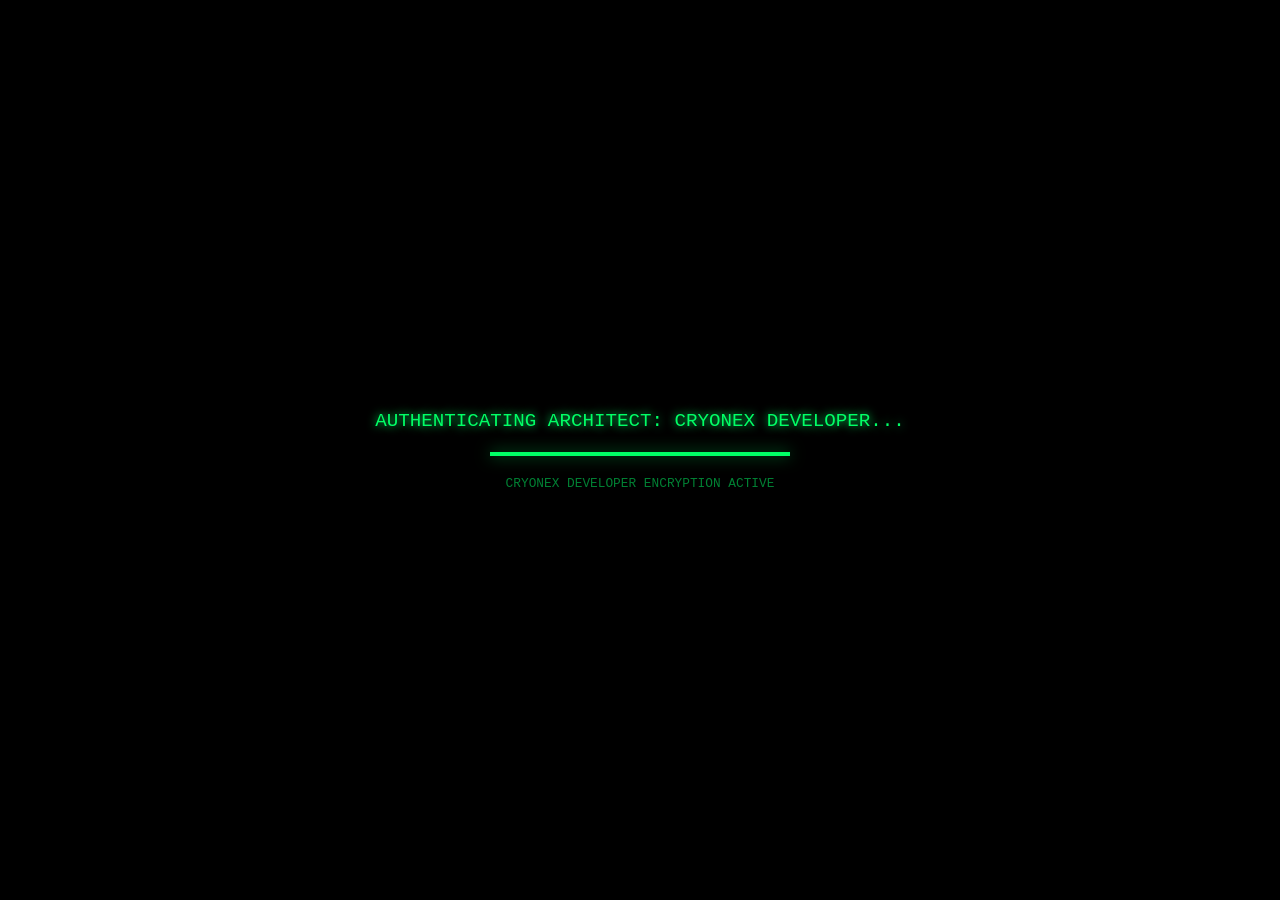
==== commit a5fea543: "Add files via upload" ====
--- a/index.html
+++ b/index.html
@@ -1,184 +1,659 @@
 <!DOCTYPE html>
-<html lang="en" data-theme="dark">
+<html lang="en">
 <head>
-<meta charset="UTF-8">
-<meta name="viewport" content="width=device-width, initial-scale=1.0, maximum-scale=1, viewport-fit=cover">
-<title>MEDIA VAULT | by LUCIUS DEVELOPER</title>
-<meta name="description" content="MEDIA VAULT — a secure asset library for YouTube thumbnails, audio and video, engineered by LUCIUS DEVELOPER.">
-<link rel="icon" type="image/jpeg" href="https://i.ibb.co/5XxNz2f2/49c17e978c4d.jpg">
-
-<link rel="preconnect" href="https://fonts.googleapis.com">
-<link rel="preconnect" href="https://fonts.gstatic.com" crossorigin>
-<link href="https://fonts.googleapis.com/css2?family=Orbitron:wght@500;700;900&family=Rajdhani:wght@400;500;600;700&display=swap" rel="stylesheet">
-
-<link rel="stylesheet" href="style.css">
+    <meta charset="UTF-8">
+    <meta name="viewport" content="width=device-width, initial-scale=1.0">
+    <title>LUCIUS ERA | Cyber Nexus</title>
+    <link href="https://cdnjs.cloudflare.com/ajax/libs/font-awesome/6.4.0/css/all.min.css" rel="stylesheet">
+    <style>
+        /* ==========================================================================
+           1. ROOT VARIABLES (LUCIUS ERA CYBERPUNK THEME)
+           ========================================================================== */
+        :root {
+            --space-dark: #050508;
+            --metal-core: #0d0f16;
+            --neon-blue: #00d9ff;
+            --neon-purple: #b026ff;
+            --crimson-red: #ff003c;
+            --matrix-green: #00ff66;
+            --glass-bg: rgba(13, 15, 22, 0.6);
+            --glass-border: rgba(0, 217, 255, 0.2);
+            --text-main: #ffffff;
+            --text-muted: #6b7280;
+            --font-tech: 'Courier New', Courier, monospace;
+            --font-display: 'Segoe UI', system-ui, sans-serif;
+            --glow-blue: 0 0 20px rgba(0, 217, 255, 0.5);
+            --glow-purple: 0 0 20px rgba(176, 38, 255, 0.5);
+        }
+
+        /* ==========================================================================
+           2. GLOBAL RESET & BASE STYLES
+           ========================================================================== */
+        * {
+            margin: 0;
+            padding: 0;
+            box-sizing: border-box;
+        }
+
+        body {
+            background-color: var(--space-dark);
+            color: var(--text-main);
+            font-family: var(--font-display);
+            overflow-x: hidden;
+            min-height: 100vh;
+        }
+
+        /* Custom Holographic Scrollbar */
+        ::-webkit-scrollbar { width: 6px; height: 6px; }
+        ::-webkit-scrollbar-track { background: var(--space-dark); }
+        ::-webkit-scrollbar-thumb { background: var(--neon-purple); border-radius: 10px; }
+        ::-webkit-scrollbar-thumb:hover { background: var(--neon-blue); box-shadow: var(--glow-blue); }
+
+        /* ==========================================================================
+           3. BACKGROUND PARTICLE CANVAS & OVERLAYS
+           ========================================================================== */
+        #particleCanvas {
+            position: fixed;
+            top: 0; left: 0; width: 100vw; height: 100vh;
+            z-index: 1;
+            pointer-events: none;
+        }
+
+        .cyber-grid {
+            position: fixed;
+            top: 0; left: 0; width: 100vw; height: 100vh;
+            background-image: 
+                linear-gradient(rgba(176, 38, 255, 0.05) 1px, transparent 1px),
+                linear-gradient(90deg, rgba(0, 217, 255, 0.03) 1px, transparent 1px);
+            background-size: 50px 50px;
+            z-index: 2;
+            pointer-events: none;
+            perspective: 1000px;
+        }
+
+        .scanline {
+            position: fixed;
+            top: 0; left: 0; width: 100vw; height: 15px;
+            background: linear-gradient(to bottom, transparent, rgba(0, 217, 255, 0.4), transparent);
+            animation: scan 6s linear infinite;
+            z-index: 999;
+            pointer-events: none;
+            opacity: 0.6;
+        }
+
+        @keyframes scan {
+            0% { top: -20px; }
+            100% { top: 100vh; }
+        }
+
+        /* ==========================================================================
+           4. BOOT SEQUENCE (LOADING SCREEN)
+           ========================================================================== */
+        #bootScreen {
+            position: fixed;
+            top: 0; left: 0; width: 100vw; height: 100vh;
+            background: #000;
+            z-index: 10000;
+            display: flex;
+            flex-direction: column;
+            justify-content: center;
+            align-items: center;
+            font-family: var(--font-tech);
+            color: var(--matrix-green);
+            transition: opacity 1s ease-out;
+        }
+
+        .boot-text {
+            font-size: 1.2rem;
+            margin-bottom: 20px;
+            text-shadow: 0 0 10px var(--matrix-green);
+        }
+
+        .progress-bar {
+            width: 300px;
+            height: 4px;
+            background: rgba(0, 255, 102, 0.2);
+            position: relative;
+            overflow: hidden;
+            box-shadow: 0 0 15px rgba(0, 255, 102, 0.5);
+        }
+
+        .progress-fill {
+            height: 100%;
+            width: 0%;
+            background: var(--matrix-green);
+            box-shadow: 0 0 15px var(--matrix-green);
+            animation: bootLoad 2.5s cubic-bezier(0.4, 0, 0.2, 1) forwards;
+        }
+
+        @keyframes bootLoad {
+            0% { width: 0%; }
+            50% { width: 70%; }
+            100% { width: 100%; }
+        }
+
+        /* ==========================================================================
+           5. HEADER & NAVIGATION (HUD STYLE)
+           ========================================================================== */
+        header {
+            position: relative;
+            z-index: 100;
+            padding: 30px 50px;
+            display: flex;
+            justify-content: space-between;
+            align-items: center;
+            border-bottom: 1px solid var(--glass-border);
+            background: linear-gradient(180deg, rgba(5, 5, 8, 0.9), transparent);
+            backdrop-filter: blur(10px);
+        }
+
+        .logo-container {
+            position: relative;
+            cursor: pointer;
+        }
+
+        .logo-text {
+            font-size: 2.5rem;
+            font-weight: 900;
+            letter-spacing: 8px;
+            color: #fff;
+            text-transform: uppercase;
+            position: relative;
+            text-shadow: 0 0 10px rgba(255,255,255,0.3);
+            display: inline-block;
+        }
+
+        /* Glitch Effect on Hover for LUCIUS ERA */
+        .logo-text::before, .logo-text::after {
+            content: "LUCIUS ERA";
+            position: absolute;
+            top: 0; left: 0; width: 100%; height: 100%;
+            opacity: 0;
+        }
+
+        .logo-container:hover .logo-text::before {
+            left: 2px;
+            text-shadow: -2px 0 var(--crimson-red);
+            animation: glitch-anim-1 0.3s infinite linear alternate-reverse;
+            opacity: 1;
+        }
+
+        .logo-container:hover .logo-text::after {
+            left: -2px;
+            text-shadow: 2px 0 var(--neon-blue);
+            animation: glitch-anim-2 0.3s infinite linear alternate-reverse;
+            opacity: 1;
+        }
+
+        @keyframes glitch-anim-1 { 0% { clip: rect(20px, 9999px, 15px, 0); } 100% { clip: rect(50px, 9999px, 40px, 0); } }
+        @keyframes glitch-anim-2 { 0% { clip: rect(10px, 9999px, 60px, 0); } 100% { clip: rect(30px, 9999px, 80px, 0); } }
+
+        .sys-identity {
+            font-family: var(--font-tech);
+            color: var(--neon-purple);
+            font-size: 0.8rem;
+            letter-spacing: 4px;
+            margin-top: 5px;
+            text-shadow: var(--glow-purple);
+        }
+
+        .nav-status {
+            display: flex;
+            align-items: center;
+            gap: 20px;
+            font-family: var(--font-tech);
+        }
+
+        .status-badge {
+            background: rgba(0, 217, 255, 0.1);
+            border: 1px solid var(--neon-blue);
+            padding: 8px 15px;
+            color: var(--neon-blue);
+            font-size: 0.8rem;
+            letter-spacing: 2px;
+            box-shadow: inset 0 0 10px rgba(0, 217, 255, 0.2);
+            display: flex;
+            align-items: center;
+            gap: 10px;
+        }
+
+        .status-badge i { animation: pulse 2s infinite; }
+
+        @keyframes pulse {
+            0%, 100% { opacity: 1; text-shadow: var(--glow-blue); }
+            50% { opacity: 0.4; text-shadow: none; }
+        }
+
+        /* ==========================================================================
+           6. HERO SECTION (SEARCH & FILTER COMMANDS)
+           ========================================================================== */
+        .hero-section {
+            position: relative;
+            z-index: 100;
+            padding: 60px 20px;
+            text-align: center;
+            max-width: 1000px;
+            margin: 0 auto;
+        }
+
+        .hero-title {
+            font-size: 1.5rem;
+            color: var(--text-muted);
+            font-family: var(--font-tech);
+            margin-bottom: 40px;
+            letter-spacing: 3px;
+        }
+
+        .search-console {
+            position: relative;
+            width: 100%;
+            max-width: 700px;
+            margin: 0 auto 40px;
+        }
+
+        .search-input {
+            width: 100%;
+            background: var(--glass-bg);
+            border: 1px solid var(--neon-purple);
+            padding: 20px 30px;
+            border-radius: 50px;
+            color: #fff;
+            font-size: 1.2rem;
+            font-family: var(--font-tech);
+            box-shadow: 0 0 30px rgba(176, 38, 255, 0.15);
+            transition: 0.4s;
+            outline: none;
+        }
+
+        .search-input:focus {
+            box-shadow: var(--glow-purple), inset 0 0 20px rgba(176, 38, 255, 0.2);
+            border-color: #fff;
+        }
+
+        .search-icon {
+            position: absolute;
+            right: 25px;
+            top: 50%;
+            transform: translateY(-50%);
+            color: var(--neon-purple);
+            font-size: 1.5rem;
+        }
+
+        .category-filters {
+            display: flex;
+            justify-content: center;
+            gap: 20px;
+            flex-wrap: wrap;
+        }
+
+        .filter-btn {
+            background: transparent;
+            border: 1px solid var(--text-muted);
+            color: var(--text-muted);
+            padding: 12px 25px;
+            border-radius: 30px;
+            font-family: var(--font-tech);
+            font-size: 0.9rem;
+            letter-spacing: 1px;
+            cursor: pointer;
+            transition: 0.4s;
+            text-transform: uppercase;
+        }
+
+        .filter-btn:hover, .filter-btn.active {
+            border-color: var(--neon-blue);
+            color: var(--neon-blue);
+            background: rgba(0, 217, 255, 0.1);
+            box-shadow: var(--glow-blue);
+        }
+
+        /* ==========================================================================
+           7. MEDIA MATRIX (GRID SYSTEM)
+           ========================================================================== */
+        .matrix-container {
+            position: relative;
+            z-index: 100;
+            padding: 20px 50px 100px;
+            max-width: 1600px;
+            margin: 0 auto;
+        }
+
+        .media-grid {
+            display: grid;
+            grid-template-columns: repeat(auto-fill, minmax(300px, 1fr));
+            gap: 40px;
+        }
+
+        /* 2050 Holographic Card Design */
+        .media-card {
+            background: var(--metal-core);
+            border: 1px solid var(--glass-border);
+            border-radius: 15px;
+            overflow: hidden;
+            position: relative;
+            transition: 0.5s cubic-bezier(0.175, 0.885, 0.32, 1.275);
+            box-shadow: 0 10px 30px rgba(0,0,0,0.8);
+            cursor: pointer;
+        }
+
+        .media-card::before {
+            content: '';
+            position: absolute;
+            top: 0; left: 0; width: 100%; height: 100%;
+            background: linear-gradient(135deg, rgba(255,255,255,0.05) 0%, transparent 50%);
+            z-index: 2;
+            pointer-events: none;
+        }
+
+        .media-card:hover {
+            transform: translateY(-10px) scale(1.02);
+            border-color: var(--neon-purple);
+            box-shadow: 0 15px 40px rgba(176, 38, 255, 0.3), inset 0 0 20px rgba(176, 38, 255, 0.1);
+        }
+
+        .card-preview {
+            width: 100%;
+            height: 220px;
+            position: relative;
+            overflow: hidden;
+            background: #000;
+        }
+
+        .card-preview img, .card-preview video {
+            width: 100%;
+            height: 100%;
+            object-fit: cover;
+            transition: 0.5s;
+            opacity: 0.8;
+            filter: grayscale(20%) contrast(120%);
+        }
+
+        .media-card:hover .card-preview img, .media-card:hover .card-preview video {
+            transform: scale(1.1);
+            opacity: 1;
+            filter: grayscale(0%) contrast(100%);
+        }
+
+        .card-type-badge {
+            position: absolute;
+            top: 15px; right: 15px;
+            background: rgba(0,0,0,0.7);
+            border: 1px solid var(--neon-blue);
+            color: var(--neon-blue);
+            padding: 5px 10px;
+            font-size: 0.7rem;
+            font-family: var(--font-tech);
+            border-radius: 5px;
+            z-index: 3;
+            backdrop-filter: blur(5px);
+            text-shadow: var(--glow-blue);
+        }
+
+        .card-overlay {
+            position: absolute;
+            top: 0; left: 0; width: 100%; height: 100%;
+            background: rgba(176, 38, 255, 0.4);
+            display: flex;
+            justify-content: center;
+            align-items: center;
+            opacity: 0;
+            transition: 0.4s;
+            z-index: 3;
+        }
+
+        .media-card:hover .card-overlay { opacity: 1; }
+
+        .play-btn-hologram {
+            width: 60px; height: 60px;
+            border-radius: 50%;
+            background: transparent;
+            border: 2px solid #fff;
+            color: #fff;
+            font-size: 1.5rem;
+            display: flex;
+            justify-content: center;
+            align-items: center;
+            box-shadow: 0 0 20px rgba(255,255,255,0.5);
+            transition: 0.3s;
+        }
+
+        .play-btn-hologram:hover {
+            background: #fff;
+            color: var(--neon-purple);
+            transform: scale(1.2);
+            box-shadow: 0 0 40px #fff;
+        }
+
+        .card-details {
+            padding: 20px;
+            position: relative;
+            z-index: 3;
+            background: var(--metal-core);
+            border-top: 1px solid var(--glass-border);
+        }
+
+        .card-title {
+            font-size: 1.2rem;
+            color: #fff;
+            margin-bottom: 10px;
+            white-space: nowrap;
+            overflow: hidden;
+            text-overflow: ellipsis;
+            letter-spacing: 1px;
+        }
+
+        .card-meta {
+            display: flex;
+            justify-content: space-between;
+            align-items: center;
+            font-family: var(--font-tech);
+            font-size: 0.8rem;
+            color: var(--text-muted);
+        }
+
+        .download-action {
+            color: var(--neon-blue);
+            text-decoration: none;
+            display: flex;
+            align-items: center;
+            gap: 8px;
+            transition: 0.3s;
+        }
+
+        .download-action:hover {
+            color: #fff;
+            text-shadow: var(--glow-blue);
+        }
+
+        /* ==========================================================================
+           8. RESPONSIVE MEDIA QUERIES
+           ========================================================================== */
+        @media (max-width: 768px) {
+            header { padding: 20px; flex-direction: column; gap: 20px; text-align: center; }
+            .logo-text { font-size: 2rem; }
+            .matrix-container { padding: 20px; }
+            .search-input { font-size: 1rem; padding: 15px 20px; }
+            .hero-section { padding: 40px 20px; }
+        }
+    </style>
 </head>
 <body>
 
-  <!-- ============================================================
-       USER AUTH SCREEN — Login / Sign Up
-       Shown until Firebase Auth confirms a logged-in user.
-       ============================================================ -->
-  <div id="authScreen" class="login-screen">
-    <div class="login-card">
-      <img src="https://i.ibb.co/5XxNz2f2/49c17e978c4d.jpg" alt="LUCIUS DEVELOPER" class="login-logo">
-      <h2 class="brand-font">MEDIA VAULT</h2>
-      <p class="login-sub">by LUCIUS DEVELOPER — Sign in to access the vault</p>
-
-      <div class="auth-tabs" role="tablist">
-        <button class="auth-tab active" id="tabLogin" data-target="loginPanel" role="tab" aria-selected="true">Login</button>
-        <button class="auth-tab" id="tabSignup" data-target="signupPanel" role="tab" aria-selected="false">Sign Up</button>
-      </div>
-
-      <!-- ---------- LOGIN PANEL ---------- -->
-      <div class="auth-panel active" id="loginPanel">
-        <form id="loginForm" novalidate>
-          <div class="form-group">
-            <label for="loginEmail">Email</label>
-            <input type="email" id="loginEmail" autocomplete="username" required>
-          </div>
-          <div class="form-group">
-            <label for="loginPassword">Password</label>
-            <div class="input-wrap">
-              <input type="password" id="loginPassword" autocomplete="current-password" required>
-              <button type="button" class="toggle-visibility" data-input="loginPassword" aria-label="Show password">
-                <svg viewBox="0 0 24 24" fill="none" stroke="currentColor" stroke-width="2" stroke-linecap="round" stroke-linejoin="round"><path d="M1 12s4-8 11-8 11 8 11 8-4 8-11 8-11-8-11-8z"></path><circle cx="12" cy="12" r="3"></circle></svg>
-              </button>
+    <div id="bootScreen">
+        <div class="boot-text" id="bootText">INITIATING LUCIUS_OS NEURAL LINK...</div>
+        <div class="progress-bar">
+            <div class="progress-fill"></div>
+        </div>
+        <div style="margin-top: 20px; font-size: 0.8rem; opacity: 0.5;">CRYONEX DEVELOPER ENCRYPTION ACTIVE</div>
+    </div>
+
+    <canvas id="particleCanvas"></canvas>
+    <div class="cyber-grid"></div>
+    <div class="scanline"></div>
+
+    <header>
+        <div class="logo-container" onclick="playSound('tech')">
+            <h1 class="logo-text">LUCIUS ERA</h1>
+            <div class="sys-identity">ARCHITECT // CRYONEX DEVELOPER</div>
+        </div>
+        <div class="nav-status">
+            <div class="status-badge">
+                <i class="fa-solid fa-earth-americas"></i>
+                GLOBAL MATRIX ONLINE
             </div>
-          </div>
-          <div class="form-foot-row">
-            <button type="button" class="link-btn" id="forgotPasswordBtn">Forgot password?</button>
-          </div>
-          <p id="loginError" class="form-error hidden"></p>
-          <p id="loginSuccess" class="form-success hidden"></p>
-          <button type="submit" class="btn btn-primary btn-block" id="loginSubmitBtn">
-            <span class="btn-text">Sign In</span>
-          </button>
-        </form>
-      </div>
-
-      <!-- ---------- SIGNUP PANEL ---------- -->
-      <div class="auth-panel" id="signupPanel">
-        <form id="signupForm" novalidate>
-          <div class="form-group">
-            <label for="signupName">Full Name</label>
-            <input type="text" id="signupName" autocomplete="name" required>
-          </div>
-          <div class="form-group">
-            <label for="signupEmail">Email</label>
-            <input type="email" id="signupEmail" autocomplete="username" required>
-          </div>
-          <div class="form-group">
-            <label for="signupPassword">Password</label>
-            <div class="input-wrap">
-              <input type="password" id="signupPassword" autocomplete="new-password" minlength="6" required>
-              <button type="button" class="toggle-visibility" data-input="signupPassword" aria-label="Show password">
-                <svg viewBox="0 0 24 24" fill="none" stroke="currentColor" stroke-width="2" stroke-linecap="round" stroke-linejoin="round"><path d="M1 12s4-8 11-8 11 8 11 8-4 8-11 8-11-8-11-8z"></path><circle cx="12" cy="12" r="3"></circle></svg>
-              </button>
+        </div>
+    </header>
+
+    <section class="hero-section">
+        <div class="hero-title">ACCESS SECURE MEDIA VAULT</div>
+        
+        <div class="search-console">
+            <input type="text" class="search-input" id="searchInput" placeholder="Enter designation code to search..." onfocus="playSound('tech')">
+            <i class="fa-solid fa-crosshairs search-icon"></i>
+        </div>
+
+        <div class="category-filters">
+            <button class="filter-btn active" onclick="playSound('beep')">All Assets</button>
+            <button class="filter-btn" onclick="playSound('beep')"><i class="fa-solid fa-image"></i> Thumbnails</button>
+            <button class="filter-btn" onclick="playSound('beep')"><i class="fa-solid fa-video"></i> Holograms</button>
+            <button class="filter-btn" onclick="playSound('beep')"><i class="fa-solid fa-music"></i> Audio</button>
+        </div>
+    </section>
+
+    <main class="matrix-container">
+        <div class="media-grid" id="mediaLibrary">
+            
+            <div class="media-card" onmouseenter="playSound('hover')">
+                <div class="card-preview">
+                    <img src="https://images.unsplash.com/photo-1614729939124-032f0b56c9ce?auto=format&fit=crop&q=80&w=800" alt="Thumbnail">
+                    <div class="card-type-badge"><i class="fa-solid fa-image"></i> THUMBNAIL</div>
+                    <div class="card-overlay">
+                        <button class="play-btn-hologram"><i class="fa-solid fa-eye"></i></button>
+                    </div>
+                </div>
+                <div class="card-details">
+                    <h3 class="card-title">PROJECT_RED_EYE_V2</h3>
+                    <div class="card-meta">
+                        <span>SIZE: 2.4 MB</span>
+                        <a href="#" class="download-action"><i class="fa-solid fa-cloud-arrow-down"></i> EXTRACT</a>
+                    </div>
+                </div>
             </div>
-          </div>
-          <p id="signupError" class="form-error hidden"></p>
-          <button type="submit" class="btn btn-primary btn-block" id="signupSubmitBtn">
-            <span class="btn-text">Create Account</span>
-          </button>
-        </form>
-      </div>
-    </div>
-  </div>
-
-  <!-- ============================================================
-       MAIN APP — hidden until the user is authenticated
-       ============================================================ -->
-  <div id="mainApp" class="hidden">
-
-    <!-- APP DOWNLOAD BANNER -->
-    <div id="appBanner" class="app-banner">
-      <div class="app-banner-content">
-        <img src="https://i.ibb.co/5XxNz2f2/49c17e978c4d.jpg" alt="LUCIUS DEVELOPER" class="app-banner-icon">
-        <span>Download Our Official App for Better Experience</span>
-      </div>
-      <button id="closeBanner" class="banner-close" aria-label="Close banner">&times;</button>
-    </div>
-
-    <!-- NAVBAR -->
-    <header class="navbar">
-      <div class="navbar-brand">
-        <img src="https://i.ibb.co/5XxNz2f2/49c17e978c4d.jpg" alt="LUCIUS DEVELOPER logo" class="brand-logo">
-        <div class="brand-text">
-          <span class="brand-name">MEDIA VAULT</span>
-          <span class="brand-tagline">by LUCIUS DEVELOPER</span>
+
+            <div class="media-card" onmouseenter="playSound('hover')" style="border-color: rgba(255,0,60,0.3);">
+                <div class="card-preview">
+                    <img src="https://images.unsplash.com/photo-1550751827-4bd374c3f58b?auto=format&fit=crop&q=80&w=800" alt="Video">
+                    <div class="card-type-badge" style="border-color: var(--crimson-red); color: var(--crimson-red);"><i class="fa-solid fa-video"></i> VIDEO</div>
+                    <div class="card-overlay" style="background: rgba(255, 0, 60, 0.4);">
+                        <button class="play-btn-hologram"><i class="fa-solid fa-play"></i></button>
+                    </div>
+                </div>
+                <div class="card-details">
+                    <h3 class="card-title">LUC_3RA_REEL_PROMO</h3>
+                    <div class="card-meta">
+                        <span>SIZE: 15.8 MB</span>
+                        <a href="#" class="download-action" style="color: var(--crimson-red);"><i class="fa-solid fa-cloud-arrow-down"></i> EXTRACT</a>
+                    </div>
+                </div>
+            </div>
+
         </div>
-      </div>
-
-      <div class="navbar-actions">
-        <span id="userEmailChip" class="user-email-chip"></span>
-        <button id="settingsBtn" class="icon-btn" aria-label="Open settings" aria-haspopup="true" aria-expanded="false">
-          <svg viewBox="0 0 24 24" fill="none" stroke="currentColor" stroke-width="2" stroke-linecap="round" stroke-linejoin="round">
-            <circle cx="12" cy="12" r="3"></circle>
-            <path d="M19.4 15a1.65 1.65 0 0 0 .33 1.82l.06.06a2 2 0 1 1-2.83 2.83l-.06-.06a1.65 1.65 0 0 0-1.82-.33 1.65 1.65 0 0 0-1 1.51V21a2 2 0 0 1-4 0v-.09A1.65 1.65 0 0 0 9 19.4a1.65 1.65 0 0 0-1.82.33l-.06.06a2 2 0 1 1-2.83-2.83l.06-.06a1.65 1.65 0 0 0 .33-1.82 1.65 1.65 0 0 0-1.51-1H3a2 2 0 0 1 0-4h.09A1.65 1.65 0 0 0 4.6 9a1.65 1.65 0 0 0-.33-1.82l-.06-.06a2 2 0 1 1 2.83-2.83l.06.06a1.65 1.65 0 0 0 1.82.33H9a1.65 1.65 0 0 0 1-1.51V3a2 2 0 0 1 4 0v.09a1.65 1.65 0 0 0 1 1.51 1.65 1.65 0 0 0 1.82-.33l.06-.06a2 2 0 1 1 2.83 2.83l-.06.06a1.65 1.65 0 0 0-.33 1.82V9a1.65 1.65 0 0 0 1.51 1H21a2 2 0 0 1 0 4h-.09a1.65 1.65 0 0 0-1.51 1z"></path>
-          </svg>
-        </button>
-
-        <div id="settingsMenu" class="settings-menu hidden" role="menu">
-          <div class="settings-block">
-            <div class="settings-title">Appearance — Choose Your Theme</div>
-            <div class="theme-grid" id="themeGrid"></div>
-            <div class="theme-name-label" id="activeThemeLabel"></div>
-          </div>
-          <div class="settings-block">
-            <button class="btn btn-ghost logout-row" id="logoutBtn">
-              <svg viewBox="0 0 24 24" width="15" height="15" fill="none" stroke="currentColor" stroke-width="2" stroke-linecap="round" stroke-linejoin="round"><path d="M9 21H5a2 2 0 0 1-2-2V5a2 2 0 0 1 2-2h4"></path><polyline points="16 17 21 12 16 7"></polyline><line x1="21" y1="12" x2="9" y2="12"></line></svg>
-              Logout
-            </button>
-          </div>
-        </div>
-      </div>
-    </header>
-
-    <main class="container">
-
-      <section class="hero">
-        <h1>Your Private <span class="text-gradient">YouTube Asset</span> Vault</h1>
-        <p>Browse, preview and download curated thumbnails, audio tracks and video files — all in one secure place.</p>
-      </section>
-
-      <div class="toolbar">
-        <div class="filter-tabs" id="filterTabs" role="tablist">
-          <button class="filter-tab active" data-filter="all" role="tab" aria-selected="true">All</button>
-          <button class="filter-tab" data-filter="Thumbnail" role="tab" aria-selected="false">Thumbnails</button>
-          <button class="filter-tab" data-filter="Audio" role="tab" aria-selected="false">Audio</button>
-          <button class="filter-tab" data-filter="Video" role="tab" aria-selected="false">Video</button>
-        </div>
-        <div class="search-wrap">
-          <input type="text" id="searchInput" class="search-input" placeholder="Search assets by title...">
-        </div>
-      </div>
-
-      <div id="skeletonGrid" class="media-grid"></div>
-      <div id="mediaGrid" class="media-grid hidden"></div>
-
-      <div id="emptyState" class="empty-state hidden">
-        <svg viewBox="0 0 24 24" fill="none" stroke="currentColor" stroke-width="1.5"><path d="M21 16V8a2 2 0 0 0-1-1.73l-7-4a2 2 0 0 0-2 0l-7 4A2 2 0 0 0 3 8v8a2 2 0 0 0 1 1.73l7 4a2 2 0 0 0 2 0l7-4A2 2 0 0 0 21 16z"></path><polyline points="3.27 6.96 12 12.01 20.73 6.96"></polyline><line x1="12" y1="22.08" x2="12" y2="12"></line></svg>
-        <h3>No assets found</h3>
-        <p id="emptyStateText">There's nothing in the vault that matches your filters yet.</p>
-      </div>
-
     </main>
 
-    <div id="detailsModal" class="modal-overlay hidden">
-      <div class="modal" role="dialog" aria-modal="true" aria-labelledby="detailsTitle">
-        <button class="modal-close" id="closeDetailsModal" aria-label="Close">&times;</button>
-        <h3 id="detailsTitle" class="brand-font">Asset Details</h3>
-        <div id="detailsContent"></div>
-      </div>
-    </div>
-
-    <footer class="footer">
-      <img src="https://i.ibb.co/5XxNz2f2/49c17e978c4d.jpg" alt="LUCIUS DEVELOPER" class="footer-logo">
-      <p>&copy; <span id="footerYear"></span> MEDIA VAULT — Crafted &amp; Engineered by <strong>LUCIUS DEVELOPER</strong></p>
-    </footer>
-  </div>
-
-  <script type="module" src="app.js"></script>
+    <script>
+        // --- 1. BOOT SEQUENCE LOGIC ---
+        window.addEventListener('load', () => {
+            const bootScreen = document.getElementById('bootScreen');
+            const bootText = document.getElementById('bootText');
+            
+            setTimeout(() => { bootText.innerText = "AUTHENTICATING ARCHITECT: CRYONEX DEVELOPER..."; }, 1000);
+            setTimeout(() => { bootText.innerText = "ESTABLISHING CONNECTION TO LUCIUS ERA NEXUS..."; }, 2000);
+            
+            setTimeout(() => {
+                bootScreen.style.opacity = '0';
+                setTimeout(() => { bootScreen.style.display = 'none'; }, 1000);
+                playSound('startup');
+            }, 2600);
+        });
+
+        // --- 2. SYNTHETIC AUDIO ENGINE (No external files needed) ---
+        const AudioContext = window.AudioContext || window.webkitAudioContext;
+        const audioCtx = new AudioContext();
+
+        function playSound(type) {
+            if (audioCtx.state === 'suspended') audioCtx.resume();
+            const osc = audioCtx.createOscillator();
+            const gain = audioCtx.createGain();
+            osc.connect(gain);
+            gain.connect(audioCtx.destination);
+
+            if (type === 'hover') {
+                osc.type = 'sine';
+                osc.frequency.setValueAtTime(600, audioCtx.currentTime);
+                gain.gain.setValueAtTime(0.02, audioCtx.currentTime);
+                gain.gain.exponentialRampToValueAtTime(0.001, audioCtx.currentTime + 0.1);
+                osc.start(); osc.stop(audioCtx.currentTime + 0.1);
+            } else if (type === 'tech' || type === 'beep') {
+                osc.type = 'square';
+                osc.frequency.setValueAtTime(900, audioCtx.currentTime);
+                gain.gain.setValueAtTime(0.05, audioCtx.currentTime);
+                gain.gain.exponentialRampToValueAtTime(0.01, audioCtx.currentTime + 0.15);
+                osc.start(); osc.stop(audioCtx.currentTime + 0.15);
+            } else if (type === 'startup') {
+                osc.type = 'sawtooth';
+                osc.frequency.setValueAtTime(200, audioCtx.currentTime);
+                osc.frequency.exponentialRampToValueAtTime(800, audioCtx.currentTime + 0.5);
+                gain.gain.setValueAtTime(0, audioCtx.currentTime);
+                gain.gain.linearRampToValueAtTime(0.1, audioCtx.currentTime + 0.2);
+                gain.gain.exponentialRampToValueAtTime(0.01, audioCtx.currentTime + 1);
+                osc.start(); osc.stop(audioCtx.currentTime + 1);
+            }
+        }
+
+        // --- 3. HOLOGRAPHIC PARTICLE ENGINE ---
+        const canvas = document.getElementById('particleCanvas');
+        const ctx = canvas.getContext('2d');
+        let width, height, particles;
+
+        function initParticles() {
+            width = canvas.width = window.innerWidth;
+            height = canvas.height = window.innerHeight;
+            particles = [];
+            for (let i = 0; i < 50; i++) {
+                particles.push({
+                    x: Math.random() * width,
+                    y: Math.random() * height,
+                    r: Math.random() * 2 + 1,
+                    dx: (Math.random() - 0.5) * 0.5,
+                    dy: Math.random() * 2 + 0.5,
+                    color: Math.random() > 0.5 ? '#00d9ff' : '#b026ff'
+                });
+            }
+        }
+
+        function drawParticles() {
+            ctx.clearRect(0, 0, width, height);
+            particles.forEach(p => {
+                ctx.beginPath();
+                ctx.arc(p.x, p.y, p.r, 0, Math.PI * 2);
+                ctx.fillStyle = p.color;
+                ctx.globalAlpha = 0.5;
+                ctx.fill();
+                ctx.shadowBlur = 10;
+                ctx.shadowColor = p.color;
+                
+                p.y -= p.dy;
+                p.x += p.dx;
+                if (p.y < 0) { p.y = height; p.x = Math.random() * width; }
+            });
+            requestAnimationFrame(drawParticles);
+        }
+
+        window.addEventListener('resize', initParticles);
+        initParticles();
+        drawParticles();
+    </script>
+
+    <script type="module" src="app.js"></script>
 </body>
 </html>
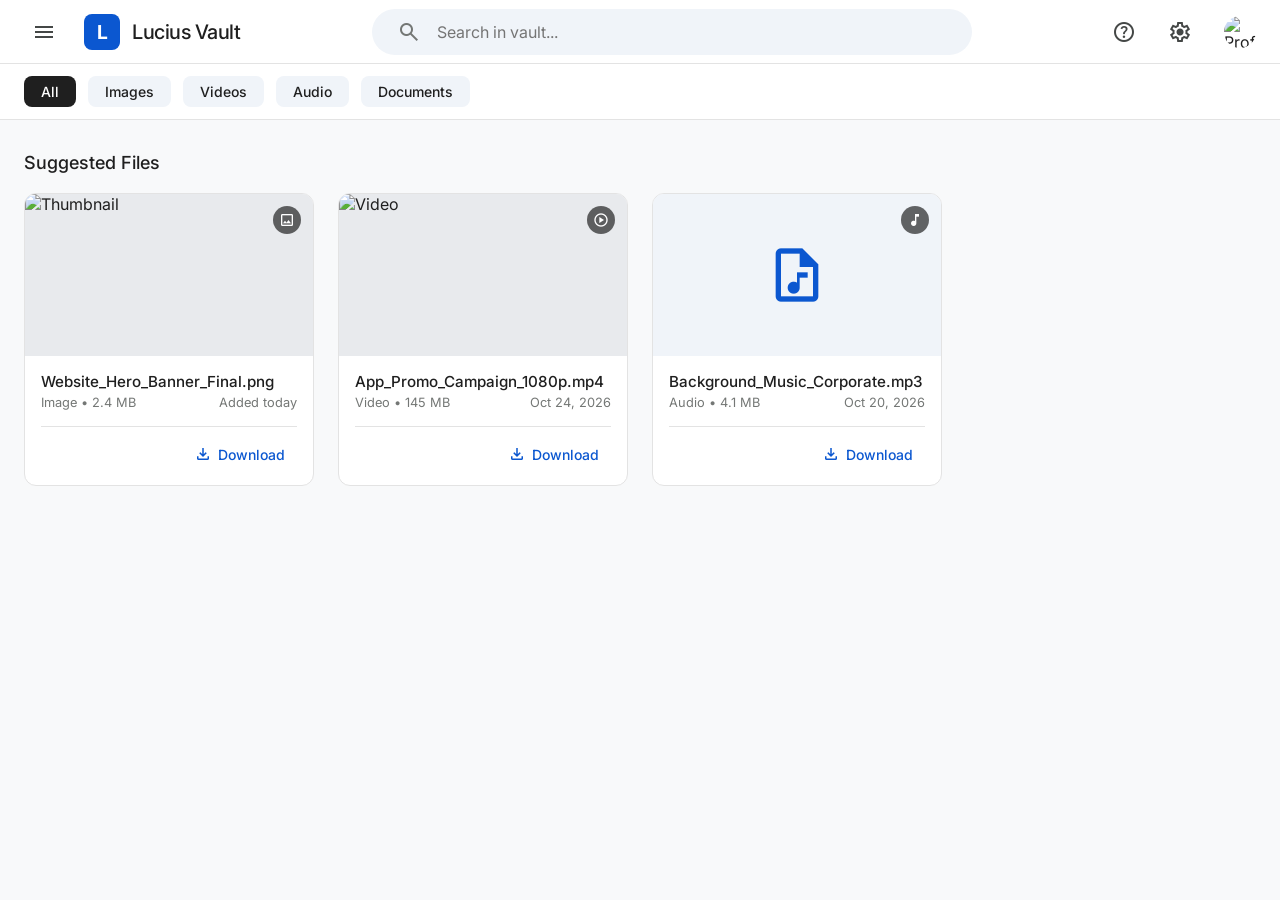
==== commit f9d34182: "Add files via upload" ====
--- a/index.html
+++ b/index.html
@@ -3,556 +3,447 @@
 <head>
     <meta charset="UTF-8">
     <meta name="viewport" content="width=device-width, initial-scale=1.0">
-    <title>LUCIUS ERA | Cyber Nexus</title>
-    <link href="https://cdnjs.cloudflare.com/ajax/libs/font-awesome/6.4.0/css/all.min.css" rel="stylesheet">
+    <title>Lucius Media Vault</title>
+
+    <!-- Google Fonts & Material Symbols for Authentic Professional Look -->
+    <link rel="preconnect" href="https://fonts.googleapis.com">
+    <link rel="preconnect" href="https://fonts.gstatic.com" crossorigin>
+    <link href="https://fonts.googleapis.com/css2?family=Inter:wght@400;500;600;700&display=swap" rel="stylesheet">
+    <link href="https://fonts.googleapis.com/css2?family=Material+Symbols+Outlined:opsz,wght,FILL,GRAD@20..48,100..700,0..1,-50..200" rel="stylesheet" />
+
     <style>
         /* ==========================================================================
-           1. ROOT VARIABLES (LUCIUS ERA CYBERPUNK THEME)
+           1. CORE DESIGN SYSTEM (Google/Material UI Inspired)
            ========================================================================== */
         :root {
-            --space-dark: #050508;
-            --metal-core: #0d0f16;
-            --neon-blue: #00d9ff;
-            --neon-purple: #b026ff;
-            --crimson-red: #ff003c;
-            --matrix-green: #00ff66;
-            --glass-bg: rgba(13, 15, 22, 0.6);
-            --glass-border: rgba(0, 217, 255, 0.2);
-            --text-main: #ffffff;
-            --text-muted: #6b7280;
-            --font-tech: 'Courier New', Courier, monospace;
-            --font-display: 'Segoe UI', system-ui, sans-serif;
-            --glow-blue: 0 0 20px rgba(0, 217, 255, 0.5);
-            --glow-purple: 0 0 20px rgba(176, 38, 255, 0.5);
-        }
-
-        /* ==========================================================================
-           2. GLOBAL RESET & BASE STYLES
-           ========================================================================== */
+            --bg-body: #F8F9FA;          /* Very light gray/off-white background */
+            --bg-surface: #FFFFFF;       /* Pure white for cards and nav */
+            --primary-color: #0B57D0;    /* Google-style Action Blue */
+            --primary-hover: #0842A0;
+            --text-main: #1F1F1F;        /* Near black for readability */
+            --text-secondary: #444746;   /* Dark gray for secondary info */
+            --text-tertiary: #747775;    /* Light gray for metadata */
+            --border-color: #E3E3E3;
+            --chip-bg: #F0F4F9;
+            --chip-hover: #E1E5EA;
+            
+            /* Clean Shadows */
+            --shadow-header: 0 1px 2px 0 rgba(0,0,0,0.05);
+            --shadow-card: 0 1px 3px rgba(0,0,0,0.08), 0 1px 2px rgba(0,0,0,0.04);
+            --shadow-card-hover: 0 4px 8px rgba(0,0,0,0.1), 0 2px 4px rgba(0,0,0,0.06);
+            
+            --radius-sm: 8px;
+            --radius-md: 12px;
+            --radius-full: 50px;
+            --transition: all 0.2s cubic-bezier(0.2, 0, 0, 1);
+        }
+
         * {
             margin: 0;
             padding: 0;
             box-sizing: border-box;
+            font-family: 'Inter', sans-serif;
+            -webkit-font-smoothing: antialiased;
         }
 
         body {
-            background-color: var(--space-dark);
-            color: var(--text-main);
-            font-family: var(--font-display);
-            overflow-x: hidden;
-            min-height: 100vh;
-        }
-
-        /* Custom Holographic Scrollbar */
-        ::-webkit-scrollbar { width: 6px; height: 6px; }
-        ::-webkit-scrollbar-track { background: var(--space-dark); }
-        ::-webkit-scrollbar-thumb { background: var(--neon-purple); border-radius: 10px; }
-        ::-webkit-scrollbar-thumb:hover { background: var(--neon-blue); box-shadow: var(--glow-blue); }
+            background-color: var(--bg-body);
+            color: var(--text-main);
+        }
+
+        .material-symbols-outlined {
+            font-variation-settings: 'FILL' 0, 'wght' 400, 'GRAD' 0, 'opsz' 24;
+            vertical-align: middle;
+        }
 
         /* ==========================================================================
-           3. BACKGROUND PARTICLE CANVAS & OVERLAYS
+           2. TOP NAVIGATION BAR (Like Google Drive / YouTube)
            ========================================================================== */
-        #particleCanvas {
+        .navbar {
             position: fixed;
-            top: 0; left: 0; width: 100vw; height: 100vh;
-            z-index: 1;
-            pointer-events: none;
-        }
-
-        .cyber-grid {
-            position: fixed;
-            top: 0; left: 0; width: 100vw; height: 100vh;
-            background-image: 
-                linear-gradient(rgba(176, 38, 255, 0.05) 1px, transparent 1px),
-                linear-gradient(90deg, rgba(0, 217, 255, 0.03) 1px, transparent 1px);
-            background-size: 50px 50px;
-            z-index: 2;
-            pointer-events: none;
-            perspective: 1000px;
-        }
-
-        .scanline {
-            position: fixed;
-            top: 0; left: 0; width: 100vw; height: 15px;
-            background: linear-gradient(to bottom, transparent, rgba(0, 217, 255, 0.4), transparent);
-            animation: scan 6s linear infinite;
+            top: 0; left: 0; width: 100%;
+            height: 64px;
+            background-color: var(--bg-surface);
+            border-bottom: 1px solid var(--border-color);
+            display: flex;
+            align-items: center;
+            justify-content: space-between;
+            padding: 0 24px;
+            z-index: 1000;
+        }
+
+        .nav-left {
+            display: flex;
+            align-items: center;
+            gap: 16px;
+        }
+
+        .brand-logo {
+            display: flex;
+            align-items: center;
+            gap: 12px;
+            text-decoration: none;
+            color: var(--text-main);
+        }
+
+        .brand-icon {
+            width: 36px;
+            height: 36px;
+            background: var(--primary-color);
+            color: white;
+            border-radius: var(--radius-sm);
+            display: flex;
+            align-items: center;
+            justify-content: center;
+            font-size: 1.2rem;
+            font-weight: bold;
+        }
+
+        .brand-title {
+            font-size: 1.25rem;
+            font-weight: 500;
+            letter-spacing: -0.5px;
+        }
+
+        /* Search Bar */
+        .search-container {
+            flex: 1;
+            max-width: 600px;
+            margin: 0 24px;
+        }
+
+        .search-box {
+            background-color: var(--chip-bg);
+            border-radius: var(--radius-full);
+            display: flex;
+            align-items: center;
+            padding: 8px 16px;
+            border: 1px solid transparent;
+            transition: var(--transition);
+        }
+
+        .search-box:focus-within {
+            background-color: var(--bg-surface);
+            border-color: var(--border-color);
+            box-shadow: 0 1px 4px rgba(0,0,0,0.1);
+        }
+
+        .search-box input {
+            border: none;
+            background: transparent;
+            outline: none;
+            width: 100%;
+            padding: 4px 8px;
+            font-size: 1rem;
+            color: var(--text-main);
+        }
+
+        .nav-right {
+            display: flex;
+            align-items: center;
+            gap: 16px;
+        }
+
+        .icon-btn {
+            background: transparent;
+            border: none;
+            width: 40px;
+            height: 40px;
+            border-radius: 50%;
+            cursor: pointer;
+            color: var(--text-secondary);
+            transition: var(--transition);
+            display: flex;
+            align-items: center;
+            justify-content: center;
+        }
+
+        .icon-btn:hover { background-color: var(--chip-bg); color: var(--text-main); }
+
+        /* ==========================================================================
+           3. FILTER CHIPS (Like YouTube Categories)
+           ========================================================================== */
+        .toolbar {
+            margin-top: 64px; /* Offset for fixed navbar */
+            background-color: var(--bg-surface);
+            border-bottom: 1px solid var(--border-color);
+            padding: 12px 24px;
+            display: flex;
+            gap: 12px;
+            position: sticky;
+            top: 64px;
             z-index: 999;
-            pointer-events: none;
-            opacity: 0.6;
-        }
-
-        @keyframes scan {
-            0% { top: -20px; }
-            100% { top: 100vh; }
+            overflow-x: auto;
+            scrollbar-width: none; /* Firefox */
+        }
+        
+        .toolbar::-webkit-scrollbar { display: none; } /* Chrome */
+
+        .chip {
+            background-color: var(--chip-bg);
+            color: var(--text-main);
+            border: 1px solid transparent;
+            padding: 6px 16px;
+            border-radius: var(--radius-sm);
+            font-size: 0.875rem;
+            font-weight: 500;
+            cursor: pointer;
+            white-space: nowrap;
+            transition: var(--transition);
+        }
+
+        .chip:hover { background-color: var(--chip-hover); }
+
+        .chip.active {
+            background-color: var(--text-main);
+            color: var(--bg-surface);
         }
 
         /* ==========================================================================
-           4. BOOT SEQUENCE (LOADING SCREEN)
+           4. MEDIA GRID & CARDS
            ========================================================================== */
-        #bootScreen {
-            position: fixed;
-            top: 0; left: 0; width: 100vw; height: 100vh;
-            background: #000;
-            z-index: 10000;
-            display: flex;
-            flex-direction: column;
-            justify-content: center;
-            align-items: center;
-            font-family: var(--font-tech);
-            color: var(--matrix-green);
-            transition: opacity 1s ease-out;
-        }
-
-        .boot-text {
-            font-size: 1.2rem;
+        .main-content {
+            padding: 32px 24px;
+            max-width: 1600px;
+            margin: 0 auto;
+        }
+
+        .section-title {
+            font-size: 1.125rem;
+            font-weight: 500;
+            color: var(--text-main);
             margin-bottom: 20px;
-            text-shadow: 0 0 10px var(--matrix-green);
-        }
-
-        .progress-bar {
-            width: 300px;
-            height: 4px;
-            background: rgba(0, 255, 102, 0.2);
+        }
+
+        .media-grid {
+            display: grid;
+            grid-template-columns: repeat(auto-fill, minmax(280px, 1fr));
+            gap: 24px;
+        }
+
+        .media-card {
+            background: var(--bg-surface);
+            border: 1px solid var(--border-color);
+            border-radius: var(--radius-md);
+            overflow: hidden;
+            transition: var(--transition);
+            cursor: pointer;
+        }
+
+        .media-card:hover {
+            box-shadow: var(--shadow-card-hover);
+            transform: translateY(-2px);
+        }
+
+        /* Thumbnail Wrapper */
+        .card-thumbnail {
+            width: 100%;
+            aspect-ratio: 16 / 9; /* Professional widescreen ratio */
+            background-color: #E8EAED;
             position: relative;
             overflow: hidden;
-            box-shadow: 0 0 15px rgba(0, 255, 102, 0.5);
-        }
-
-        .progress-fill {
-            height: 100%;
-            width: 0%;
-            background: var(--matrix-green);
-            box-shadow: 0 0 15px var(--matrix-green);
-            animation: bootLoad 2.5s cubic-bezier(0.4, 0, 0.2, 1) forwards;
-        }
-
-        @keyframes bootLoad {
-            0% { width: 0%; }
-            50% { width: 70%; }
-            100% { width: 100%; }
-        }
-
-        /* ==========================================================================
-           5. HEADER & NAVIGATION (HUD STYLE)
-           ========================================================================== */
-        header {
-            position: relative;
-            z-index: 100;
-            padding: 30px 50px;
-            display: flex;
-            justify-content: space-between;
-            align-items: center;
-            border-bottom: 1px solid var(--glass-border);
-            background: linear-gradient(180deg, rgba(5, 5, 8, 0.9), transparent);
-            backdrop-filter: blur(10px);
-        }
-
-        .logo-container {
-            position: relative;
-            cursor: pointer;
-        }
-
-        .logo-text {
-            font-size: 2.5rem;
-            font-weight: 900;
-            letter-spacing: 8px;
-            color: #fff;
-            text-transform: uppercase;
-            position: relative;
-            text-shadow: 0 0 10px rgba(255,255,255,0.3);
-            display: inline-block;
-        }
-
-        /* Glitch Effect on Hover for LUCIUS ERA */
-        .logo-text::before, .logo-text::after {
-            content: "LUCIUS ERA";
-            position: absolute;
-            top: 0; left: 0; width: 100%; height: 100%;
-            opacity: 0;
-        }
-
-        .logo-container:hover .logo-text::before {
-            left: 2px;
-            text-shadow: -2px 0 var(--crimson-red);
-            animation: glitch-anim-1 0.3s infinite linear alternate-reverse;
-            opacity: 1;
-        }
-
-        .logo-container:hover .logo-text::after {
-            left: -2px;
-            text-shadow: 2px 0 var(--neon-blue);
-            animation: glitch-anim-2 0.3s infinite linear alternate-reverse;
-            opacity: 1;
-        }
-
-        @keyframes glitch-anim-1 { 0% { clip: rect(20px, 9999px, 15px, 0); } 100% { clip: rect(50px, 9999px, 40px, 0); } }
-        @keyframes glitch-anim-2 { 0% { clip: rect(10px, 9999px, 60px, 0); } 100% { clip: rect(30px, 9999px, 80px, 0); } }
-
-        .sys-identity {
-            font-family: var(--font-tech);
-            color: var(--neon-purple);
-            font-size: 0.8rem;
-            letter-spacing: 4px;
-            margin-top: 5px;
-            text-shadow: var(--glow-purple);
-        }
-
-        .nav-status {
-            display: flex;
-            align-items: center;
-            gap: 20px;
-            font-family: var(--font-tech);
-        }
-
-        .status-badge {
-            background: rgba(0, 217, 255, 0.1);
-            border: 1px solid var(--neon-blue);
-            padding: 8px 15px;
-            color: var(--neon-blue);
-            font-size: 0.8rem;
-            letter-spacing: 2px;
-            box-shadow: inset 0 0 10px rgba(0, 217, 255, 0.2);
-            display: flex;
-            align-items: center;
-            gap: 10px;
-        }
-
-        .status-badge i { animation: pulse 2s infinite; }
-
-        @keyframes pulse {
-            0%, 100% { opacity: 1; text-shadow: var(--glow-blue); }
-            50% { opacity: 0.4; text-shadow: none; }
-        }
-
-        /* ==========================================================================
-           6. HERO SECTION (SEARCH & FILTER COMMANDS)
-           ========================================================================== */
-        .hero-section {
-            position: relative;
-            z-index: 100;
-            padding: 60px 20px;
-            text-align: center;
-            max-width: 1000px;
-            margin: 0 auto;
-        }
-
-        .hero-title {
-            font-size: 1.5rem;
-            color: var(--text-muted);
-            font-family: var(--font-tech);
-            margin-bottom: 40px;
-            letter-spacing: 3px;
-        }
-
-        .search-console {
-            position: relative;
-            width: 100%;
-            max-width: 700px;
-            margin: 0 auto 40px;
-        }
-
-        .search-input {
-            width: 100%;
-            background: var(--glass-bg);
-            border: 1px solid var(--neon-purple);
-            padding: 20px 30px;
-            border-radius: 50px;
-            color: #fff;
-            font-size: 1.2rem;
-            font-family: var(--font-tech);
-            box-shadow: 0 0 30px rgba(176, 38, 255, 0.15);
-            transition: 0.4s;
-            outline: none;
-        }
-
-        .search-input:focus {
-            box-shadow: var(--glow-purple), inset 0 0 20px rgba(176, 38, 255, 0.2);
-            border-color: #fff;
-        }
-
-        .search-icon {
-            position: absolute;
-            right: 25px;
-            top: 50%;
-            transform: translateY(-50%);
-            color: var(--neon-purple);
-            font-size: 1.5rem;
-        }
-
-        .category-filters {
-            display: flex;
-            justify-content: center;
-            gap: 20px;
-            flex-wrap: wrap;
-        }
-
-        .filter-btn {
-            background: transparent;
-            border: 1px solid var(--text-muted);
-            color: var(--text-muted);
-            padding: 12px 25px;
-            border-radius: 30px;
-            font-family: var(--font-tech);
-            font-size: 0.9rem;
-            letter-spacing: 1px;
-            cursor: pointer;
-            transition: 0.4s;
-            text-transform: uppercase;
-        }
-
-        .filter-btn:hover, .filter-btn.active {
-            border-color: var(--neon-blue);
-            color: var(--neon-blue);
-            background: rgba(0, 217, 255, 0.1);
-            box-shadow: var(--glow-blue);
-        }
-
-        /* ==========================================================================
-           7. MEDIA MATRIX (GRID SYSTEM)
-           ========================================================================== */
-        .matrix-container {
-            position: relative;
-            z-index: 100;
-            padding: 20px 50px 100px;
-            max-width: 1600px;
-            margin: 0 auto;
-        }
-
-        .media-grid {
-            display: grid;
-            grid-template-columns: repeat(auto-fill, minmax(300px, 1fr));
-            gap: 40px;
-        }
-
-        /* 2050 Holographic Card Design */
-        .media-card {
-            background: var(--metal-core);
-            border: 1px solid var(--glass-border);
-            border-radius: 15px;
-            overflow: hidden;
-            position: relative;
-            transition: 0.5s cubic-bezier(0.175, 0.885, 0.32, 1.275);
-            box-shadow: 0 10px 30px rgba(0,0,0,0.8);
-            cursor: pointer;
-        }
-
-        .media-card::before {
-            content: '';
-            position: absolute;
-            top: 0; left: 0; width: 100%; height: 100%;
-            background: linear-gradient(135deg, rgba(255,255,255,0.05) 0%, transparent 50%);
-            z-index: 2;
-            pointer-events: none;
-        }
-
-        .media-card:hover {
-            transform: translateY(-10px) scale(1.02);
-            border-color: var(--neon-purple);
-            box-shadow: 0 15px 40px rgba(176, 38, 255, 0.3), inset 0 0 20px rgba(176, 38, 255, 0.1);
-        }
-
-        .card-preview {
-            width: 100%;
-            height: 220px;
-            position: relative;
-            overflow: hidden;
-            background: #000;
-        }
-
-        .card-preview img, .card-preview video {
+        }
+
+        .card-thumbnail img, .card-thumbnail video {
             width: 100%;
             height: 100%;
             object-fit: cover;
-            transition: 0.5s;
-            opacity: 0.8;
-            filter: grayscale(20%) contrast(120%);
-        }
-
-        .media-card:hover .card-preview img, .media-card:hover .card-preview video {
-            transform: scale(1.1);
-            opacity: 1;
-            filter: grayscale(0%) contrast(100%);
-        }
-
-        .card-type-badge {
+            transition: transform 0.3s ease;
+        }
+
+        .media-card:hover .card-thumbnail img {
+            transform: scale(1.03);
+        }
+
+        .type-icon {
             position: absolute;
-            top: 15px; right: 15px;
-            background: rgba(0,0,0,0.7);
-            border: 1px solid var(--neon-blue);
-            color: var(--neon-blue);
-            padding: 5px 10px;
-            font-size: 0.7rem;
-            font-family: var(--font-tech);
-            border-radius: 5px;
-            z-index: 3;
-            backdrop-filter: blur(5px);
-            text-shadow: var(--glow-blue);
-        }
-
-        .card-overlay {
-            position: absolute;
-            top: 0; left: 0; width: 100%; height: 100%;
-            background: rgba(176, 38, 255, 0.4);
-            display: flex;
+            top: 12px;
+            right: 12px;
+            background: rgba(0,0,0,0.6);
+            color: white;
+            padding: 6px;
+            border-radius: 50%;
+            display: flex;
+            align-items: center;
             justify-content: center;
-            align-items: center;
-            opacity: 0;
-            transition: 0.4s;
-            z-index: 3;
-        }
-
-        .media-card:hover .card-overlay { opacity: 1; }
-
-        .play-btn-hologram {
-            width: 60px; height: 60px;
-            border-radius: 50%;
-            background: transparent;
-            border: 2px solid #fff;
-            color: #fff;
-            font-size: 1.5rem;
-            display: flex;
-            justify-content: center;
-            align-items: center;
-            box-shadow: 0 0 20px rgba(255,255,255,0.5);
-            transition: 0.3s;
-        }
-
-        .play-btn-hologram:hover {
-            background: #fff;
-            color: var(--neon-purple);
-            transform: scale(1.2);
-            box-shadow: 0 0 40px #fff;
-        }
-
-        .card-details {
-            padding: 20px;
-            position: relative;
-            z-index: 3;
-            background: var(--metal-core);
-            border-top: 1px solid var(--glass-border);
+            backdrop-filter: blur(4px);
+        }
+
+        .type-icon .material-symbols-outlined { font-size: 16px; }
+
+        /* Card Content */
+        .card-content {
+            padding: 16px;
         }
 
         .card-title {
-            font-size: 1.2rem;
-            color: #fff;
-            margin-bottom: 10px;
+            font-size: 0.95rem;
+            font-weight: 500;
+            color: var(--text-main);
+            margin-bottom: 4px;
+            /* Truncate long text to 1 line */
             white-space: nowrap;
             overflow: hidden;
             text-overflow: ellipsis;
-            letter-spacing: 1px;
         }
 
         .card-meta {
-            display: flex;
+            font-size: 0.8rem;
+            color: var(--text-tertiary);
+            display: flex;
+            align-items: center;
             justify-content: space-between;
-            align-items: center;
-            font-family: var(--font-tech);
-            font-size: 0.8rem;
-            color: var(--text-muted);
-        }
-
-        .download-action {
-            color: var(--neon-blue);
+        }
+
+        /* Download Action */
+        .card-actions {
+            margin-top: 16px;
+            display: flex;
+            justify-content: flex-end;
+            border-top: 1px solid var(--border-color);
+            padding-top: 12px;
+        }
+
+        .btn-download {
+            background: transparent;
+            color: var(--primary-color);
+            border: none;
+            font-size: 0.875rem;
+            font-weight: 500;
+            cursor: pointer;
+            display: flex;
+            align-items: center;
+            gap: 6px;
+            padding: 6px 12px;
+            border-radius: 100px;
+            transition: var(--transition);
             text-decoration: none;
-            display: flex;
-            align-items: center;
-            gap: 8px;
-            transition: 0.3s;
-        }
-
-        .download-action:hover {
-            color: #fff;
-            text-shadow: var(--glow-blue);
+        }
+
+        .btn-download:hover {
+            background: var(--chip-bg);
+            color: var(--primary-hover);
         }
 
         /* ==========================================================================
-           8. RESPONSIVE MEDIA QUERIES
+           5. RESPONSIVE DESIGN
            ========================================================================== */
         @media (max-width: 768px) {
-            header { padding: 20px; flex-direction: column; gap: 20px; text-align: center; }
-            .logo-text { font-size: 2rem; }
-            .matrix-container { padding: 20px; }
-            .search-input { font-size: 1rem; padding: 15px 20px; }
-            .hero-section { padding: 40px 20px; }
+            .search-container { display: none; } /* Hide search bar on mobile for cleaner look */
+            .navbar { padding: 0 16px; }
+            .toolbar { padding: 12px 16px; }
+            .main-content { padding: 24px 16px; }
+            .media-grid { grid-template-columns: repeat(auto-fill, minmax(100%, 1fr)); gap: 16px; }
         }
     </style>
 </head>
 <body>
 
-    <div id="bootScreen">
-        <div class="boot-text" id="bootText">INITIATING LUCIUS_OS NEURAL LINK...</div>
-        <div class="progress-bar">
-            <div class="progress-fill"></div>
+    <!-- TOP NAVIGATION -->
+    <nav class="navbar">
+        <div class="nav-left">
+            <button class="icon-btn" style="margin-right: 4px;">
+                <span class="material-symbols-outlined">menu</span>
+            </button>
+            <a href="#" class="brand-logo">
+                <div class="brand-icon">L</div>
+                <span class="brand-title">Lucius Vault</span>
+            </a>
         </div>
-        <div style="margin-top: 20px; font-size: 0.8rem; opacity: 0.5;">CRYONEX DEVELOPER ENCRYPTION ACTIVE</div>
-    </div>
-
-    <canvas id="particleCanvas"></canvas>
-    <div class="cyber-grid"></div>
-    <div class="scanline"></div>
-
-    <header>
-        <div class="logo-container" onclick="playSound('tech')">
-            <h1 class="logo-text">LUCIUS ERA</h1>
-            <div class="sys-identity">ARCHITECT // CRYONEX DEVELOPER</div>
-        </div>
-        <div class="nav-status">
-            <div class="status-badge">
-                <i class="fa-solid fa-earth-americas"></i>
-                GLOBAL MATRIX ONLINE
+
+        <div class="search-container">
+            <div class="search-box">
+                <span class="material-symbols-outlined" style="color: var(--text-tertiary); padding: 0 8px;">search</span>
+                <input type="text" placeholder="Search in vault...">
             </div>
         </div>
-    </header>
-
-    <section class="hero-section">
-        <div class="hero-title">ACCESS SECURE MEDIA VAULT</div>
+
+        <div class="nav-right">
+            <button class="icon-btn">
+                <span class="material-symbols-outlined">help</span>
+            </button>
+            <button class="icon-btn">
+                <span class="material-symbols-outlined">settings</span>
+            </button>
+            <img src="https://ui-avatars.com/api/?name=User&background=0B57D0&color=fff" alt="Profile" style="width: 32px; height: 32px; border-radius: 50%; margin-left: 8px; cursor: pointer;">
+        </div>
+    </nav>
+
+    <!-- CATEGORY FILTERS (YOUTUBE STYLE) -->
+    <div class="toolbar" id="categoryFilters">
+        <button class="chip active">All</button>
+        <button class="chip">Images</button>
+        <button class="chip">Videos</button>
+        <button class="chip">Audio</button>
+        <button class="chip">Documents</button>
+    </div>
+
+    <!-- MAIN GALLERY -->
+    <main class="main-content">
+        <h2 class="section-title">Suggested Files</h2>
         
-        <div class="search-console">
-            <input type="text" class="search-input" id="searchInput" placeholder="Enter designation code to search..." onfocus="playSound('tech')">
-            <i class="fa-solid fa-crosshairs search-icon"></i>
-        </div>
-
-        <div class="category-filters">
-            <button class="filter-btn active" onclick="playSound('beep')">All Assets</button>
-            <button class="filter-btn" onclick="playSound('beep')"><i class="fa-solid fa-image"></i> Thumbnails</button>
-            <button class="filter-btn" onclick="playSound('beep')"><i class="fa-solid fa-video"></i> Holograms</button>
-            <button class="filter-btn" onclick="playSound('beep')"><i class="fa-solid fa-music"></i> Audio</button>
-        </div>
-    </section>
-
-    <main class="matrix-container">
         <div class="media-grid" id="mediaLibrary">
             
-            <div class="media-card" onmouseenter="playSound('hover')">
-                <div class="card-preview">
-                    <img src="https://images.unsplash.com/photo-1614729939124-032f0b56c9ce?auto=format&fit=crop&q=80&w=800" alt="Thumbnail">
-                    <div class="card-type-badge"><i class="fa-solid fa-image"></i> THUMBNAIL</div>
-                    <div class="card-overlay">
-                        <button class="play-btn-hologram"><i class="fa-solid fa-eye"></i></button>
-                    </div>
-                </div>
-                <div class="card-details">
-                    <h3 class="card-title">PROJECT_RED_EYE_V2</h3>
+            <!-- SAMPLE CARD 1: IMAGE -->
+            <div class="media-card">
+                <div class="card-thumbnail">
+                    <!-- Clean Unsplash placeholder -->
+                    <img src="https://images.unsplash.com/photo-1618005182384-a83a8bd57fbe?q=80&w=800&auto=format&fit=crop" alt="Thumbnail">
+                    <div class="type-icon"><span class="material-symbols-outlined">image</span></div>
+                </div>
+                <div class="card-content">
+                    <h3 class="card-title">Website_Hero_Banner_Final.png</h3>
                     <div class="card-meta">
-                        <span>SIZE: 2.4 MB</span>
-                        <a href="#" class="download-action"><i class="fa-solid fa-cloud-arrow-down"></i> EXTRACT</a>
+                        <span>Image • 2.4 MB</span>
+                        <span>Added today</span>
+                    </div>
+                    <div class="card-actions">
+                        <a href="#" class="btn-download">
+                            <span class="material-symbols-outlined" style="font-size: 18px;">download</span>
+                            Download
+                        </a>
                     </div>
                 </div>
             </div>
 
-            <div class="media-card" onmouseenter="playSound('hover')" style="border-color: rgba(255,0,60,0.3);">
-                <div class="card-preview">
-                    <img src="https://images.unsplash.com/photo-1550751827-4bd374c3f58b?auto=format&fit=crop&q=80&w=800" alt="Video">
-                    <div class="card-type-badge" style="border-color: var(--crimson-red); color: var(--crimson-red);"><i class="fa-solid fa-video"></i> VIDEO</div>
-                    <div class="card-overlay" style="background: rgba(255, 0, 60, 0.4);">
-                        <button class="play-btn-hologram"><i class="fa-solid fa-play"></i></button>
-                    </div>
-                </div>
-                <div class="card-details">
-                    <h3 class="card-title">LUC_3RA_REEL_PROMO</h3>
+            <!-- SAMPLE CARD 2: VIDEO -->
+            <div class="media-card">
+                <div class="card-thumbnail">
+                    <img src="https://images.unsplash.com/photo-1536240478700-b869070f9279?q=80&w=800&auto=format&fit=crop" alt="Video">
+                    <div class="type-icon"><span class="material-symbols-outlined">play_circle</span></div>
+                </div>
+                <div class="card-content">
+                    <h3 class="card-title">App_Promo_Campaign_1080p.mp4</h3>
                     <div class="card-meta">
-                        <span>SIZE: 15.8 MB</span>
-                        <a href="#" class="download-action" style="color: var(--crimson-red);"><i class="fa-solid fa-cloud-arrow-down"></i> EXTRACT</a>
+                        <span>Video • 145 MB</span>
+                        <span>Oct 24, 2026</span>
+                    </div>
+                    <div class="card-actions">
+                        <a href="#" class="btn-download">
+                            <span class="material-symbols-outlined" style="font-size: 18px;">download</span>
+                            Download
+                        </a>
+                    </div>
+                </div>
+            </div>
+
+            <!-- SAMPLE CARD 3: AUDIO -->
+            <div class="media-card">
+                <div class="card-thumbnail" style="background-color: #F0F4F9; display: flex; align-items: center; justify-content: center;">
+                    <span class="material-symbols-outlined" style="font-size: 64px; color: #0B57D0;">audio_file</span>
+                    <div class="type-icon"><span class="material-symbols-outlined">music_note</span></div>
+                </div>
+                <div class="card-content">
+                    <h3 class="card-title">Background_Music_Corporate.mp3</h3>
+                    <div class="card-meta">
+                        <span>Audio • 4.1 MB</span>
+                        <span>Oct 20, 2026</span>
+                    </div>
+                    <div class="card-actions">
+                        <a href="#" class="btn-download">
+                            <span class="material-symbols-outlined" style="font-size: 18px;">download</span>
+                            Download
+                        </a>
                     </div>
                 </div>
             </div>
@@ -560,100 +451,21 @@
         </div>
     </main>
 
+    <!-- SIMPLE JS FOR FILTER CHIPS UI -->
     <script>
-        // --- 1. BOOT SEQUENCE LOGIC ---
-        window.addEventListener('load', () => {
-            const bootScreen = document.getElementById('bootScreen');
-            const bootText = document.getElementById('bootText');
-            
-            setTimeout(() => { bootText.innerText = "AUTHENTICATING ARCHITECT: CRYONEX DEVELOPER..."; }, 1000);
-            setTimeout(() => { bootText.innerText = "ESTABLISHING CONNECTION TO LUCIUS ERA NEXUS..."; }, 2000);
-            
-            setTimeout(() => {
-                bootScreen.style.opacity = '0';
-                setTimeout(() => { bootScreen.style.display = 'none'; }, 1000);
-                playSound('startup');
-            }, 2600);
+        const chips = document.querySelectorAll('.chip');
+        chips.forEach(chip => {
+            chip.addEventListener('click', () => {
+                // Remove active class from all
+                chips.forEach(c => c.classList.remove('active'));
+                // Add to clicked
+                chip.classList.add('active');
+            });
         });
-
-        // --- 2. SYNTHETIC AUDIO ENGINE (No external files needed) ---
-        const AudioContext = window.AudioContext || window.webkitAudioContext;
-        const audioCtx = new AudioContext();
-
-        function playSound(type) {
-            if (audioCtx.state === 'suspended') audioCtx.resume();
-            const osc = audioCtx.createOscillator();
-            const gain = audioCtx.createGain();
-            osc.connect(gain);
-            gain.connect(audioCtx.destination);
-
-            if (type === 'hover') {
-                osc.type = 'sine';
-                osc.frequency.setValueAtTime(600, audioCtx.currentTime);
-                gain.gain.setValueAtTime(0.02, audioCtx.currentTime);
-                gain.gain.exponentialRampToValueAtTime(0.001, audioCtx.currentTime + 0.1);
-                osc.start(); osc.stop(audioCtx.currentTime + 0.1);
-            } else if (type === 'tech' || type === 'beep') {
-                osc.type = 'square';
-                osc.frequency.setValueAtTime(900, audioCtx.currentTime);
-                gain.gain.setValueAtTime(0.05, audioCtx.currentTime);
-                gain.gain.exponentialRampToValueAtTime(0.01, audioCtx.currentTime + 0.15);
-                osc.start(); osc.stop(audioCtx.currentTime + 0.15);
-            } else if (type === 'startup') {
-                osc.type = 'sawtooth';
-                osc.frequency.setValueAtTime(200, audioCtx.currentTime);
-                osc.frequency.exponentialRampToValueAtTime(800, audioCtx.currentTime + 0.5);
-                gain.gain.setValueAtTime(0, audioCtx.currentTime);
-                gain.gain.linearRampToValueAtTime(0.1, audioCtx.currentTime + 0.2);
-                gain.gain.exponentialRampToValueAtTime(0.01, audioCtx.currentTime + 1);
-                osc.start(); osc.stop(audioCtx.currentTime + 1);
-            }
-        }
-
-        // --- 3. HOLOGRAPHIC PARTICLE ENGINE ---
-        const canvas = document.getElementById('particleCanvas');
-        const ctx = canvas.getContext('2d');
-        let width, height, particles;
-
-        function initParticles() {
-            width = canvas.width = window.innerWidth;
-            height = canvas.height = window.innerHeight;
-            particles = [];
-            for (let i = 0; i < 50; i++) {
-                particles.push({
-                    x: Math.random() * width,
-                    y: Math.random() * height,
-                    r: Math.random() * 2 + 1,
-                    dx: (Math.random() - 0.5) * 0.5,
-                    dy: Math.random() * 2 + 0.5,
-                    color: Math.random() > 0.5 ? '#00d9ff' : '#b026ff'
-                });
-            }
-        }
-
-        function drawParticles() {
-            ctx.clearRect(0, 0, width, height);
-            particles.forEach(p => {
-                ctx.beginPath();
-                ctx.arc(p.x, p.y, p.r, 0, Math.PI * 2);
-                ctx.fillStyle = p.color;
-                ctx.globalAlpha = 0.5;
-                ctx.fill();
-                ctx.shadowBlur = 10;
-                ctx.shadowColor = p.color;
-                
-                p.y -= p.dy;
-                p.x += p.dx;
-                if (p.y < 0) { p.y = height; p.x = Math.random() * width; }
-            });
-            requestAnimationFrame(drawParticles);
-        }
-
-        window.addEventListener('resize', initParticles);
-        initParticles();
-        drawParticles();
     </script>
 
-    <script type="module" src="app.js"></script>
+    <!-- APP JS INTEGRATION (Connects to Firebase/Cloudinary) -->
+    <!-- <script type="module" src="app.js"></script> -->
+
 </body>
 </html>
